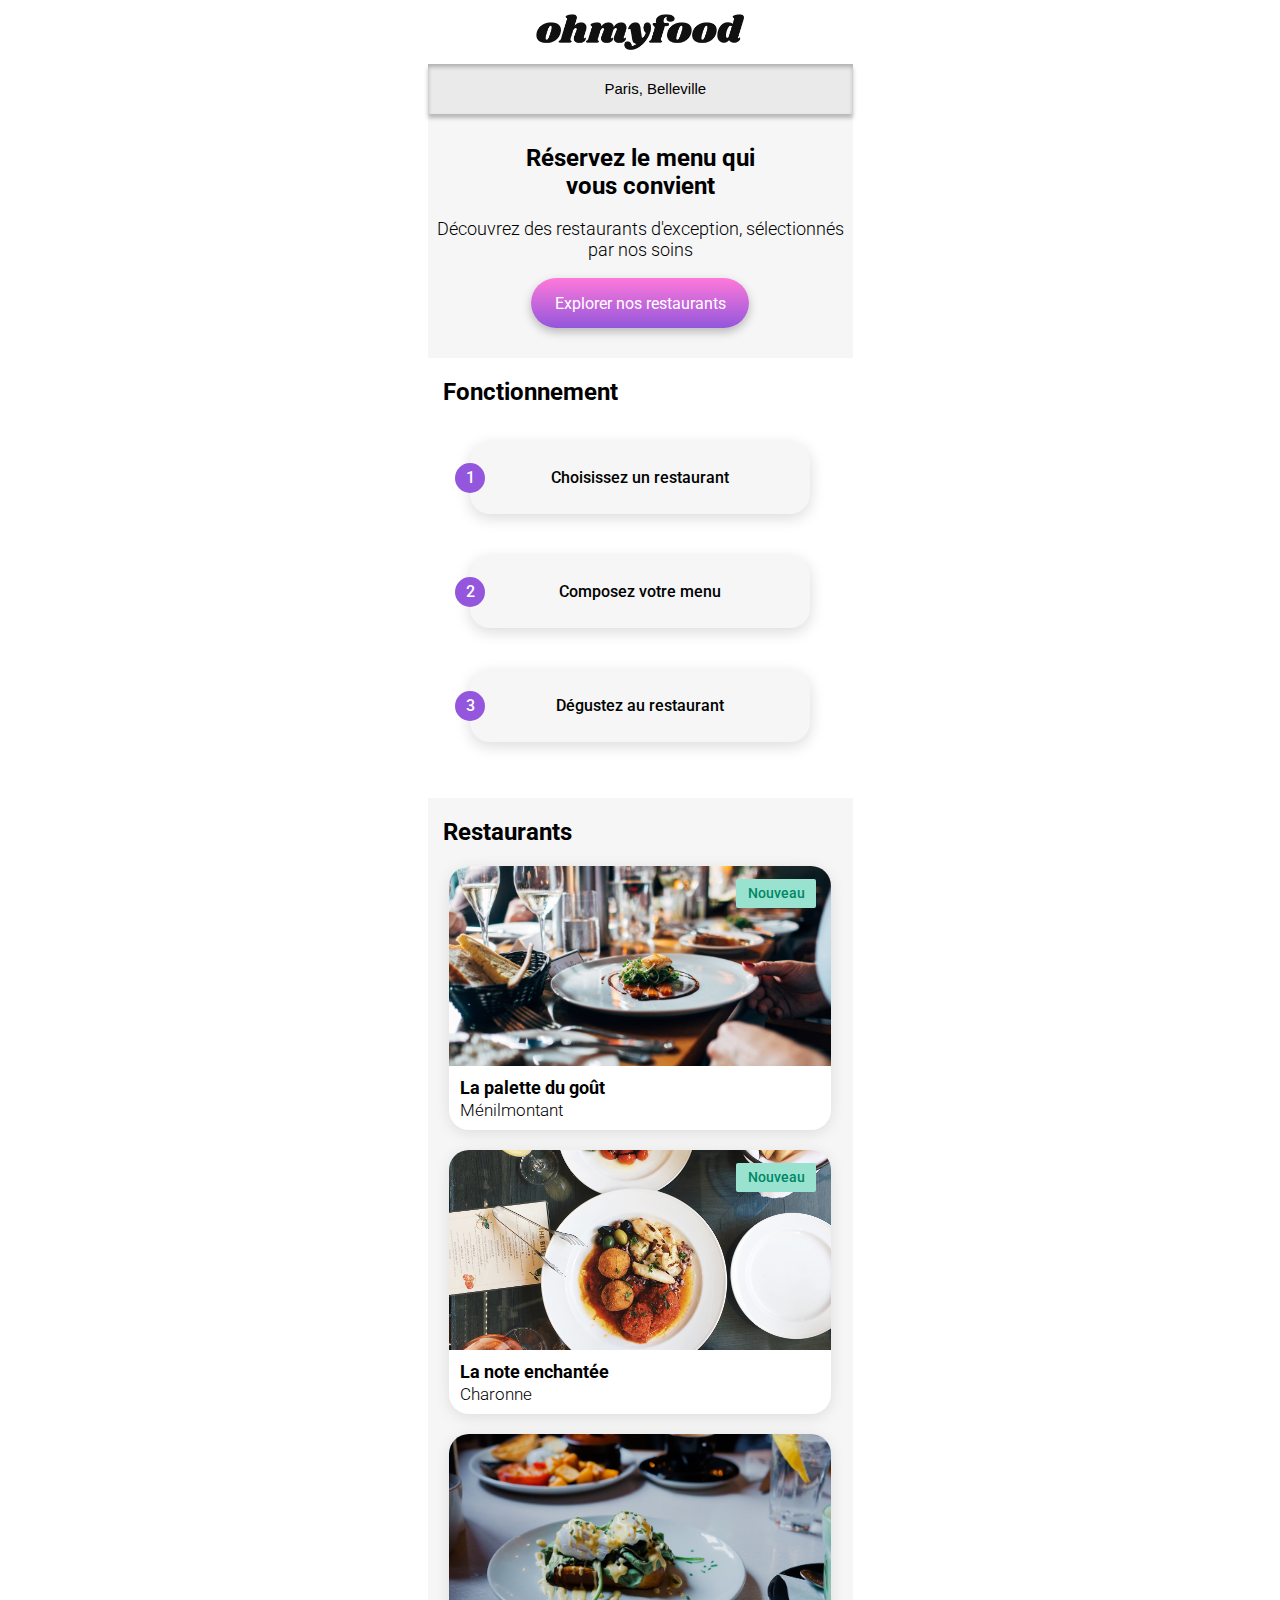
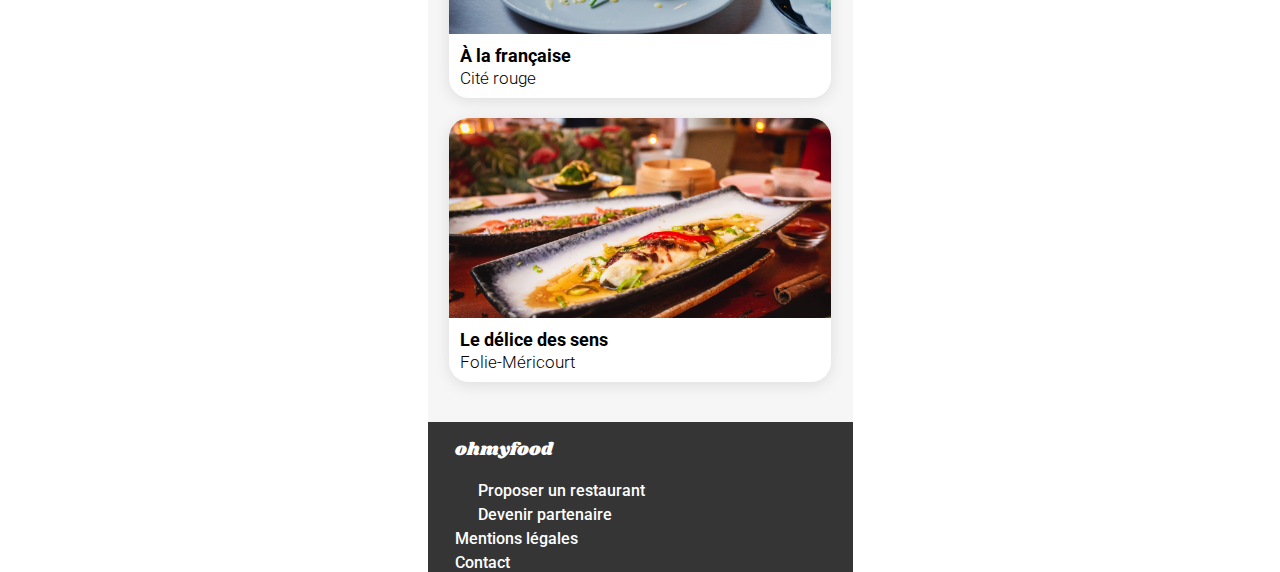
==== index.html @ 151a076f "MAJ homepage + settings.json" ====
<!DOCTYPE html>
<html>
  <head>
    <meta charset="utf-8" />
    <meta name="viewport" content="width=device-width, initial-scale=1" />
    <link rel="stylesheet" href="assets/css/main.css" />
    <link rel="preconnect" href="https://fonts.googleapis.com" />
    <link rel="preconnect" href="https://fonts.gstatic.com" crossorigin />
    <link
      href="https://fonts.googleapis.com/css2?family=Roboto:ital,wght@0,100;0,300;0,400;0,500;0,700;0,900;1,100;1,300;1,400;1,500;1,700;1,900&family=Shrikhand&display=swap"
      rel="stylesheet"
    />
    <link
      rel="stylesheet"
      href="https://cdnjs.cloudflare.com/ajax/libs/font-awesome/6.2.1/css/all.min.css"
      integrity="sha512-MV7K8+y+gLIBoVD59lQIYicR65iaqukzvf/nwasF0nqhPay5w/9lJmVM2hMDcnK1OnMGCdVK+iQrJ7lzPJQd1w=="
      crossorigin="anonymous"
      referrerpolicy="no-referrer"
    />
    <title>OhMyFood</title>
  </head>
  <body>
    <div class="main-container">
      <header class="homepage-header">
        <img
          src="assets/images/logo/ohmyfood.png"
          alt="logo OhMyFood"
          class="Logo"
        />
        <div class="search-bar">
          <i id="localisation" class="fa-solid fa-location-dot"></i>
          <input
            type="search"
            id="lieu-rechercher"
            placeholder="Paris, Belleville"
          />
        </div>
      </header>
      <main>
        <section class="title-and-intro">
          <h1>Réservez le menu qui vous convient</h1>
          <p>
            Découvrez des restaurants d'exception, sélectionnés par nos soins
          </p>
          <button>Explorer nos restaurants</button>
        </section>
        <section class="operation">
          <div class="operation-list">
            <h2>Fonctionnement</h2>

            <ul>
              <li>
                <div class="num">1</div>
                <i class="num-icons fa-solid fa-mobile-screen-button"></i
                >Choisissez un restaurant
              </li>
              <li>
                <div class="num">2</div>
                <i class="num-icons fa-solid fa-list-ul"></i>Composez votre menu
              </li>
              <li>
                <div class="num">3</div>
                <i class="fa-solid fa-store"></i>Dégustez au restaurant
              </li>
            </ul>
          </div>
        </section>
        <section class="restaurants">
          <h2>Restaurants</h2>
          <div class="restaurants-cards">
            <!-- Utilité de la div ? -->
            <article class="card">
              <div class="card-new">Nouveau</div>
              <img
                src="./assets/images/restaurants/jay-wennington-N_Y88TWmGwA-unsplash.jpg"
                alt="Image du restaurant avec un plat"
              />
              <div class="card-content">
                <div class="card-txt">
                  <h3 class="card-title">La palette du goût</h3>
                  <p class="card-subtitle">Ménilmontant</p>
                </div>
                <div class="card-heart">
                  <i class="fa-regular fa-heart"></i>
                </div>
              </div>
            </article>
            <article class="card">
              <div class="card-new">Nouveau</div>
              <img
                src="./assets/images/restaurants/stil-u2Lp8tXIcjw-unsplash.jpg"
                alt="Image du restaurant avec un plat"
              />
              <div class="card-content">
                <div class="card-txt">
                  <h3 class="card-title">La note enchantée</h3>
                  <p class="card-subtitle">Charonne</p>
                </div>
                <div class="card-heart">
                  <i class="fa-regular fa-heart"></i>
                </div>
              </div>
            </article>
            <article class="card">
              <img
                src="./assets/images/restaurants/toa-heftiba-DQKerTsQwi0-unsplash.jpg"
                alt="Image du restaurant avec un plat"
              />
              <div class="card-content">
                <div class="card-txt">
                  <h3 class="card-title">À la française</h3>
                  <p class="card-subtitle">Cité rouge</p>
                </div>
                <div class="card-heart">
                  <i class="fa-regular fa-heart"></i>
                </div>
              </div>
            </article>
            <article class="card">
              <img
                src="./assets/images/restaurants/louis-hansel-shotsoflouis-qNBGVyOCY8Q-unsplash.jpg"
                alt="Image du restaurant avec un plat"
              />
              <div class="card-content">
                <div class="card-txt">
                  <h3 class="card-title">Le délice des sens</h3>
                  <p class="card-subtitle">Folie-Méricourt</p>
                </div>
                <div class="card-heart">
                  <i class="fa-regular fa-heart"></i>
                </div>
              </div>
            </article>
          </div>
        </section>
      </main>
      <footer>
        <h3>ohmyfood</h3>
        <div class="footer-container">
          <a href="#">
            <i class="fa-solid fa-utensils"></i>
            Proposer un restaurant
          </a>
          <a href="#">
            <i class="fa-solid fa-handshake-angle"></i>
            Devenir partenaire
          </a>
          <a href="#"> Mentions légales </a>
          <a href="mailto:ohmyfood@outlook.com"> Contact </a>
        </div>
      </footer>
    </div>
  </body>
</html>
---- assets/css/main.css ----
@charset "UTF-8";
/*Variables couleurs*/
/*Variables font*/
body {
  max-width: 425px;
  margin: 0 auto;
  padding: 0;
}

a {
  color: inherit;
  text-decoration: none;
}

footer {
  background-color: #353535;
  padding-left: 27px;
}
footer h3 {
  color: #FFFFFF;
  font-size: 18px;
  font-weight: 400;
  font-family: "Shrikhand";
  padding-top: 15px;
  margin-top: 0;
}
footer a {
  display: flex;
  align-items: center;
  color: #FFFFFF;
  font-size: 16px;
  font-weight: 500;
  font-family: "Roboto";
  gap: 5px;
}
footer i {
  padding-right: 7px;
  width: 11px;
  height: 13px;
  font-size: 14px;
}

.footer-container {
  display: flex;
  flex-direction: column;
  gap: 5px;
}

.homepage-header {
  display: flex;
  justify-content: center;
  flex-wrap: wrap;
  width: 100%;
}

.Logo {
  height: 36px;
  margin: 14px;
}

.search-bar {
  width: 100%;
  background-color: #EAEAEA;
  display: flex;
  align-items: center;
  justify-content: center;
  height: 50px;
  box-shadow: 0 4px 4px 0 rgba(0, 0, 0, 0.25), inset 0 3px 4px 0 rgba(0, 0, 0, 0.25);
}

#localisation {
  display: flex;
  justify-content: center;
  align-items: center;
  height: 16px;
  width: 18px;
  color: rgb(0, 0, 0);
  margin-right: 17px;
}

input {
  border: none;
  background-color: #EAEAEA;
  color: black;
  outline: none;
  width: 110px;
}

input::-moz-placeholder {
  color: rgb(0, 0, 0);
  font-size: 15px;
  font-weight: 500;
  width: 110px;
}

input::placeholder {
  color: rgb(0, 0, 0);
  font-size: 15px;
  font-weight: 500;
  width: 110px;
}

.title-and-intro {
  display: flex;
  flex-direction: column;
  flex-wrap: wrap;
  align-items: center;
  width: 100%;
  background-color: #F6F6F6;
  padding-bottom: 30px;
}
.title-and-intro h1 {
  font-family: "Roboto";
  text-align: center;
  font-weight: 700;
  font-size: 24px;
  width: 275px;
  margin-bottom: 0;
  margin-top: 30px;
}
.title-and-intro p {
  font-family: "Roboto";
  font-weight: 300;
  font-size: 18px;
  text-align: center;
}
.title-and-intro button {
  width: 218px;
  background: linear-gradient(#FF79DA, #9356DC);
  border-radius: 25px;
  border: none;
  height: 50px;
  font-weight: 500px;
  font-size: 16px;
  color: #FFFFFF;
  font-family: "Roboto";
  text-align: center;
  box-shadow: 0 4px 10px 0 rgba(0, 0, 0, 0.25);
  transition: all 400ms ease;
}
.title-and-intro button:hover {
  box-shadow: 0 8px 20px 0 rgba(0, 0, 0, 0.5);
  filter: brightness(110%); /* Ajuste la luminosité */
}

.operation {
  width: 100%;
  height: 440px;
  display: flex;
  flex-direction: column;
}
.operation-list {
  display: flex;
  flex-direction: column;
}
.operation h2 {
  padding-left: 15px;
  font-family: "Roboto";
  font-weight: 700;
  font-size: 24px;
}
.operation ul {
  padding: 0;
  display: flex;
  flex-direction: column;
  justify-content: space-between;
  align-items: center;
  height: 300px;
  padding-bottom: 30px;
}
.operation li {
  position: relative;
  background-color: #F6F6F6;
  display: flex;
  justify-content: center;
  align-items: center;
  width: 80%;
  height: 72px;
  border-radius: 20px;
  box-shadow: 0 4px 15px 0 rgba(0, 0, 0, 0.15);
  font-family: "Roboto";
  font-weight: 500;
  font-size: 16px;
}

.fa-store {
  color: #9356DC;
  position: absolute;
  left: 46px;
  top: 27px;
}

.num {
  height: 30px;
  width: 30px;
  background-color: #9356DC;
  border-radius: 20px;
  position: absolute;
  display: flex;
  align-items: center;
  justify-content: center;
  left: -15px;
  color: white;
}
.num-icons {
  color: gray;
  position: absolute;
  left: 46px;
  top: 27px;
}

.restaurants {
  display: flex;
  flex-direction: column;
  background-color: #F6F6F6;
  padding-bottom: 20px;
}
.restaurants h2 {
  padding-left: 15px;
  font-family: "Roboto";
  font-weight: 700;
  font-size: 24px;
}

.card {
  position: relative;
  background-color: white;
  border-radius: 20px;
  box-shadow: 0px 3px 15px rgba(0, 0, 0, 0.1);
  width: 90%;
  margin: auto;
  margin-bottom: 20px;
}
.card-new {
  position: absolute;
  top: 13px;
  right: 15px;
  background-color: #99E2D0;
  border-radius: 2px;
  width: 80px;
  height: 29px;
  display: flex;
  justify-content: center;
  align-items: center;
  font-family: "Roboto";
  color: #008766;
  font-size: 14px;
  font-weight: 500;
}
.card img {
  width: 100%;
  height: 200px;
  border-radius: 20px 20px 0 0;
  -o-object-fit: cover;
     object-fit: cover;
}
.card-content {
  display: flex;
  flex-direction: column;
  justify-content: center;
  align-items: flex-start;
  padding-left: 11px;
  height: 60px;
}
.card-title {
  font-weight: 700;
  font-size: 18px;
  font-family: "Roboto";
  padding-top: 15px;
  padding-bottom: 2px;
  margin: auto;
}
.card-subtitle {
  font-weight: 300;
  font-size: 17px;
  font-family: "Roboto";
  margin-top: 0;
}
.card-heart {
  align-self: flex-end;
  position: absolute;
  right: 22px;
  bottom: 22px;
  color: #101010;
  font-size: 25px;
  cursor: pointer;
}/*# sourceMappingURL=main.css.map */
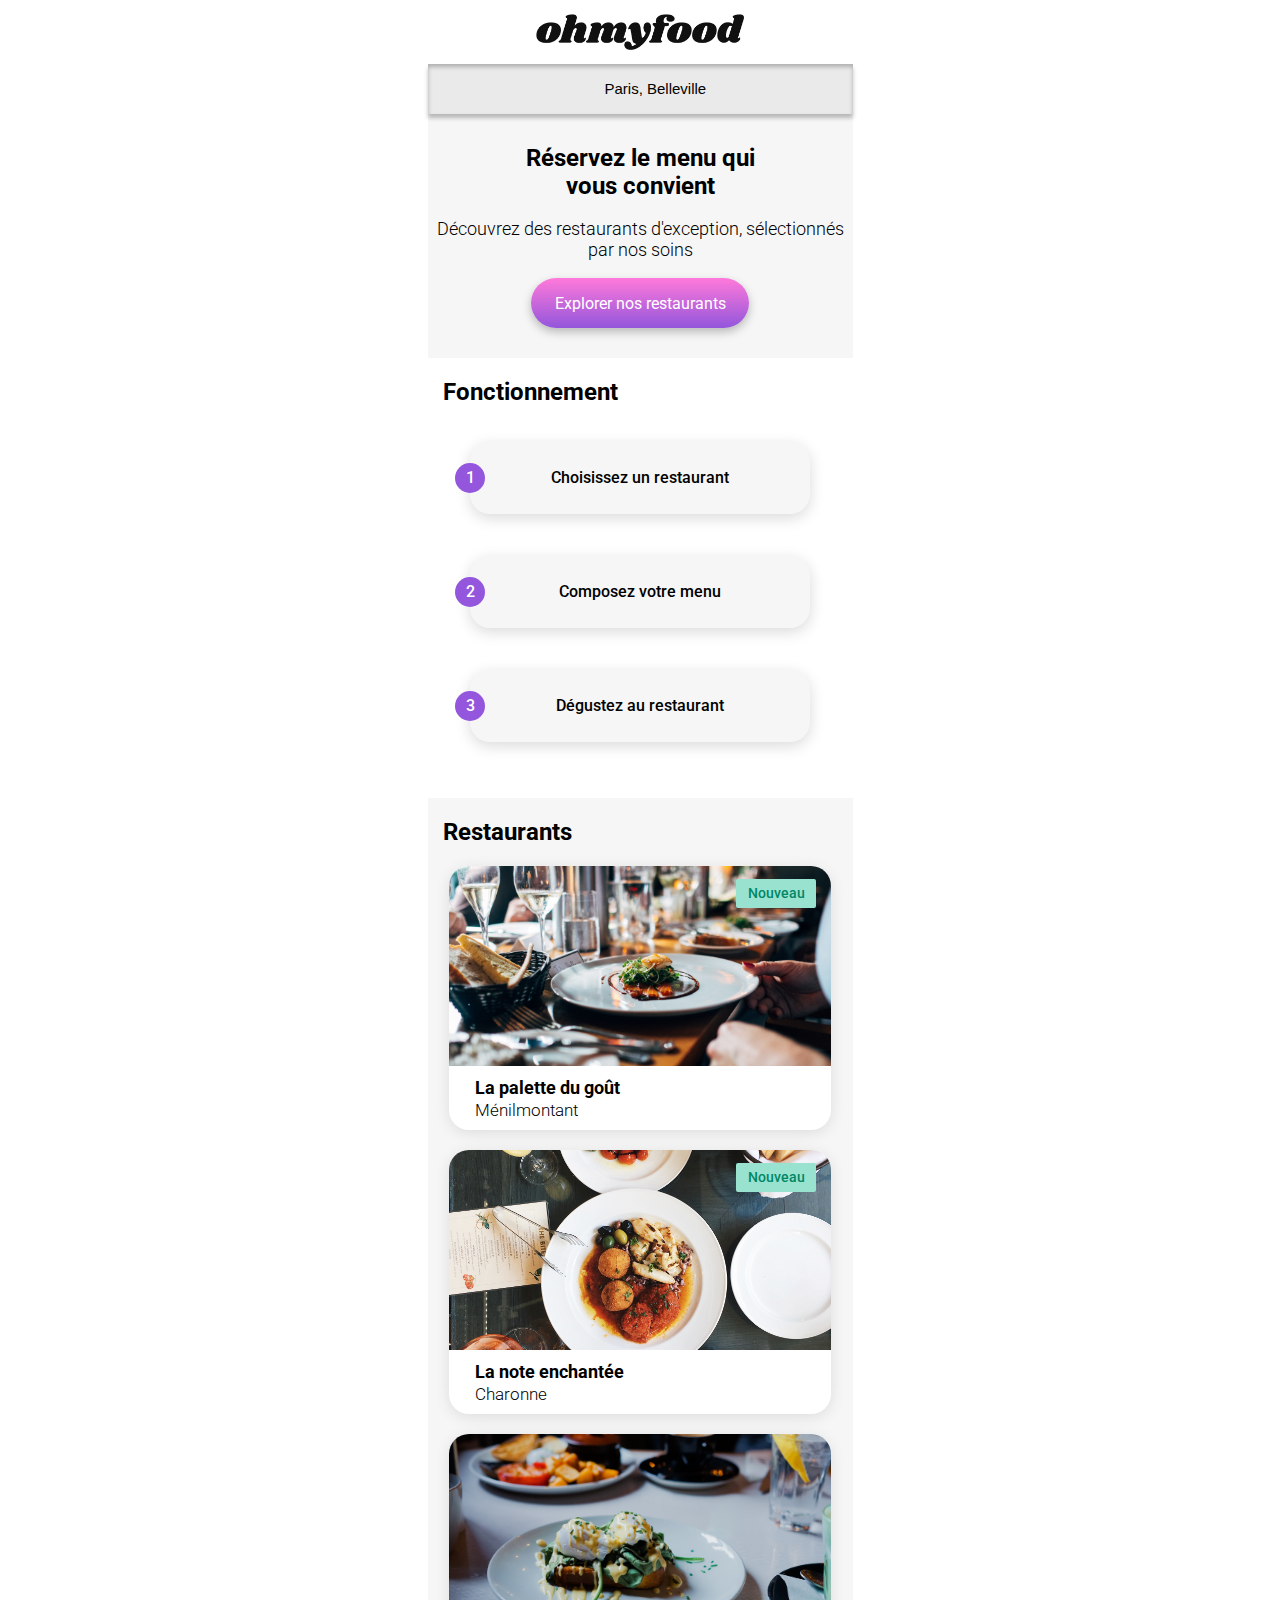
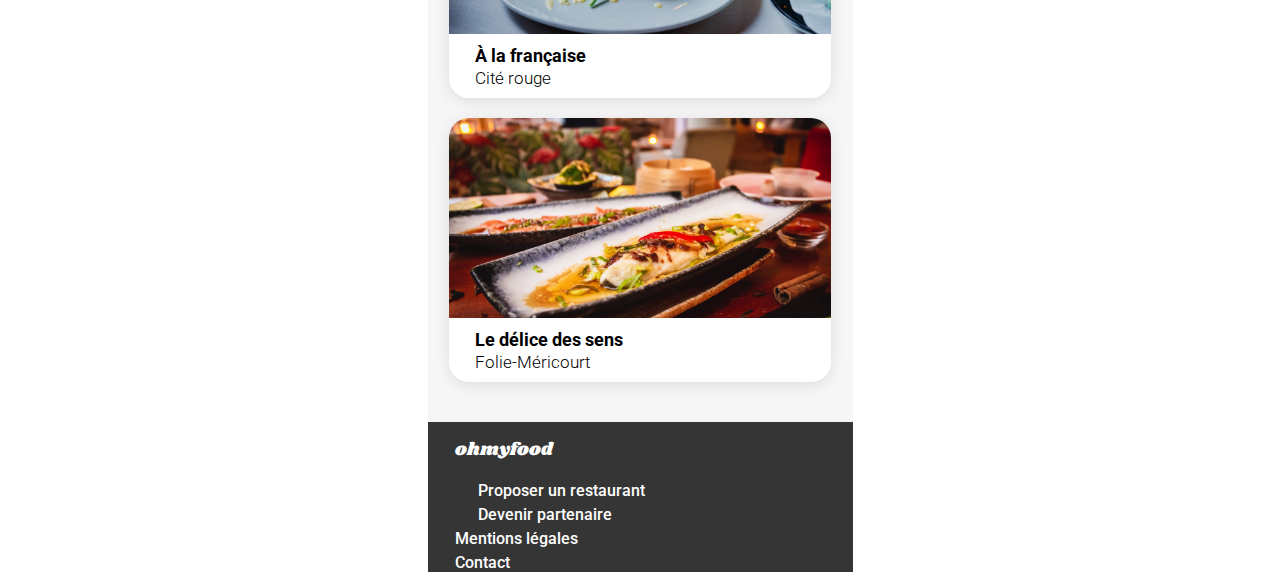
==== commit 27505fda: "Add first menu HTML + CSS" ====
--- a/index.html
+++ b/index.html
@@ -1,5 +1,5 @@
 <!DOCTYPE html>
-<html>
+<html lang="fr">
   <head>
     <meta charset="utf-8" />
     <meta name="viewport" content="width=device-width, initial-scale=1" />
@@ -69,22 +69,24 @@
           <h2>Restaurants</h2>
           <div class="restaurants-cards">
             <!-- Utilité de la div ? -->
-            <article class="card">
-              <div class="card-new">Nouveau</div>
-              <img
-                src="./assets/images/restaurants/jay-wennington-N_Y88TWmGwA-unsplash.jpg"
-                alt="Image du restaurant avec un plat"
-              />
-              <div class="card-content">
-                <div class="card-txt">
-                  <h3 class="card-title">La palette du goût</h3>
-                  <p class="card-subtitle">Ménilmontant</p>
+            <a href="/OhMyFood/restaurants/menu1.html">
+              <article class="card">
+                <div class="card-new">Nouveau</div>
+                <img
+                  src="./assets/images/restaurants/jay-wennington-N_Y88TWmGwA-unsplash.jpg"
+                  alt="Image du restaurant avec un plat"
+                />
+                <div class="card-content">
+                  <div class="card-txt">
+                    <h3 class="card-title">La palette du goût</h3>
+                    <p class="card-subtitle">Ménilmontant</p>
+                  </div>
+                  <div class="card-heart">
+                    <i class="fa-regular fa-heart"></i>
+                  </div>
                 </div>
-                <div class="card-heart">
-                  <i class="fa-regular fa-heart"></i>
-                </div>
-              </div>
-            </article>
+              </article>
+            </a>
             <article class="card">
               <div class="card-new">Nouveau</div>
               <img
--- a/assets/css/main.css
+++ b/assets/css/main.css
@@ -98,6 +98,20 @@
   font-size: 15px;
   font-weight: 500;
   width: 110px;
+}
+
+.menu-nav {
+  display: flex;
+  justify-content: center;
+  align-items: center;
+  position: relative;
+}
+.menu-nav i {
+  font-size: 30px;
+  height: 16px;
+  align-content: center;
+  position: absolute;
+  right: 54px;
 }
 
 .title-and-intro {
@@ -284,4 +298,99 @@
   color: #101010;
   font-size: 25px;
   cursor: pointer;
+}
+
+.menu-nav a {
+  display: flex;
+  align-items: center;
+}
+
+.img-container img {
+  width: 100%;
+  height: 275px;
+  -o-object-fit: cover;
+     object-fit: cover;
+  background-position: center;
+}
+
+.positon {
+  position: relative;
+  padding-top: 100px; /* Ajustez cette valeur en fonction de la hauteur de votre en-tête */
+  padding-bottom: 100px; /* Ajustez cette valeur en fonction de la hauteur de votre footer */
+  min-height: calc(100vh - 150px); /* 100px pour l'en-tête et 50px pour le footer */
+}
+
+.container-menu {
+  position: absolute;
+  top: -54px;
+  width: 100%;
+  height: 500px;
+  background-color: #F6F6F6;
+  border-top-left-radius: 25px;
+  border-top-right-radius: 25px;
+}
+
+.title-heart {
+  display: flex;
+  align-items: center;
+}
+.title-heart h1 {
+  font-size: 28px;
+  font-weight: 400;
+  font-family: "Shrikhand";
+  color: #101010;
+  padding-left: 15px;
+}
+.title-heart i {
+  color: #101010;
+  font-size: 25px;
+  cursor: pointer;
+  padding-left: 70px;
+}
+
+.menu-subtitle h2 {
+  font-family: "Roboto";
+  font-size: 21px;
+  font-weight: 300;
+  padding-left: 15px;
+  position: relative;
+}
+
+.menu-subtitle h2::after {
+  content: ""; /* Ajout d'un pseudo-élément */
+  position: absolute;
+  top: 25px;
+  left: 40px;
+  width: 48px;
+  height: 3px;
+  background-color: #99E2D0;
+  transform: translateX(-50%); /* Centre horizontalement */
+}
+
+.card-txt {
+  padding-left: 15px;
+  font-family: "Roboto";
+  font-size: 18px;
+  font-weight: 500;
+}
+
+.card-plat {
+  margin: 0;
+  padding-top: 8px;
+  padding-bottom: 8px;
+}
+
+.card-description {
+  padding-bottom: 8px;
+  margin: 0;
+  position: relative;
+  font-family: "Roboto";
+  font-size: 15px;
+  font-weight: 300;
+}
+.card-description .euro {
+  position: absolute;
+  right: 20px;
+  font-weight: 700;
+  font-size: 15px;
 }/*# sourceMappingURL=main.css.map */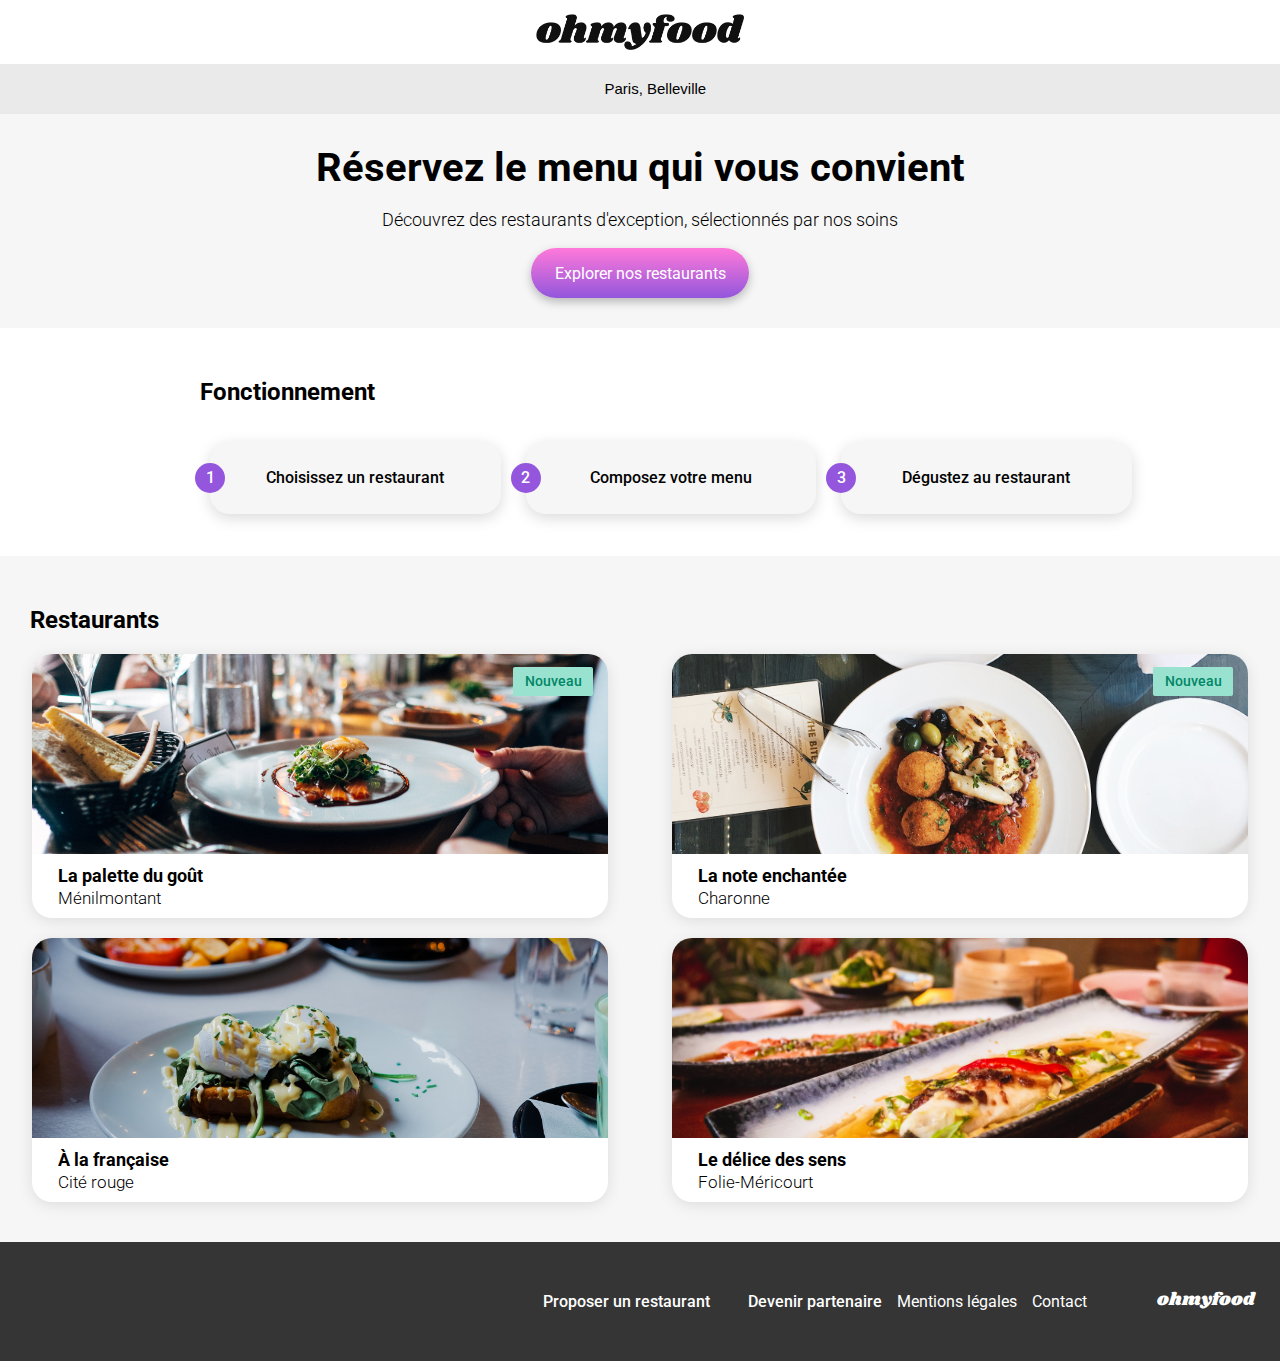
==== commit 353e6887: "Responsive header + start responsive homepage" ====
--- a/index.html
+++ b/index.html
@@ -68,7 +68,6 @@
         <section class="restaurants">
           <h2>Restaurants</h2>
           <div class="restaurants-cards">
-            <!-- Utilité de la div ? -->
             <a href="/OhMyFood/restaurants/menu1.html">
               <article class="card">
                 <div class="card-new">Nouveau</div>
@@ -87,52 +86,58 @@
                 </div>
               </article>
             </a>
-            <article class="card">
-              <div class="card-new">Nouveau</div>
-              <img
-                src="./assets/images/restaurants/stil-u2Lp8tXIcjw-unsplash.jpg"
-                alt="Image du restaurant avec un plat"
-              />
-              <div class="card-content">
-                <div class="card-txt">
-                  <h3 class="card-title">La note enchantée</h3>
-                  <p class="card-subtitle">Charonne</p>
+            <a href="/OhMyFood/restaurants/menu1.html">
+              <article class="card">
+                <div class="card-new">Nouveau</div>
+                <img
+                  src="./assets/images/restaurants/stil-u2Lp8tXIcjw-unsplash.jpg"
+                  alt="Image du restaurant avec un plat"
+                />
+                <div class="card-content">
+                  <div class="card-txt">
+                    <h3 class="card-title">La note enchantée</h3>
+                    <p class="card-subtitle">Charonne</p>
+                  </div>
+                  <div class="card-heart">
+                    <i class="fa-regular fa-heart"></i>
+                  </div>
                 </div>
-                <div class="card-heart">
-                  <i class="fa-regular fa-heart"></i>
+              </article>
+            </a>
+            <a href="/OhMyFood/restaurants/menu1.html">
+              <article class="card">
+                <img
+                  src="./assets/images/restaurants/toa-heftiba-DQKerTsQwi0-unsplash.jpg"
+                  alt="Image du restaurant avec un plat"
+                />
+                <div class="card-content">
+                  <div class="card-txt">
+                    <h3 class="card-title">À la française</h3>
+                    <p class="card-subtitle">Cité rouge</p>
+                  </div>
+                  <div class="card-heart">
+                    <i class="fa-regular fa-heart"></i>
+                  </div>
                 </div>
-              </div>
-            </article>
-            <article class="card">
-              <img
-                src="./assets/images/restaurants/toa-heftiba-DQKerTsQwi0-unsplash.jpg"
-                alt="Image du restaurant avec un plat"
-              />
-              <div class="card-content">
-                <div class="card-txt">
-                  <h3 class="card-title">À la française</h3>
-                  <p class="card-subtitle">Cité rouge</p>
+              </article>
+            </a>
+            <a href="/OhMyFood/restaurants/menu1.html">
+              <article class="card">
+                <img
+                  src="./assets/images/restaurants/louis-hansel-shotsoflouis-qNBGVyOCY8Q-unsplash.jpg"
+                  alt="Image du restaurant avec un plat"
+                />
+                <div class="card-content">
+                  <div class="card-txt">
+                    <h3 class="card-title">Le délice des sens</h3>
+                    <p class="card-subtitle">Folie-Méricourt</p>
+                  </div>
+                  <div class="card-heart">
+                    <i class="fa-regular fa-heart"></i>
+                  </div>
                 </div>
-                <div class="card-heart">
-                  <i class="fa-regular fa-heart"></i>
-                </div>
-              </div>
-            </article>
-            <article class="card">
-              <img
-                src="./assets/images/restaurants/louis-hansel-shotsoflouis-qNBGVyOCY8Q-unsplash.jpg"
-                alt="Image du restaurant avec un plat"
-              />
-              <div class="card-content">
-                <div class="card-txt">
-                  <h3 class="card-title">Le délice des sens</h3>
-                  <p class="card-subtitle">Folie-Méricourt</p>
-                </div>
-                <div class="card-heart">
-                  <i class="fa-regular fa-heart"></i>
-                </div>
-              </div>
-            </article>
+              </article>
+            </a>
           </div>
         </section>
       </main>
@@ -141,11 +146,11 @@
         <div class="footer-container">
           <a href="#">
             <i class="fa-solid fa-utensils"></i>
-            Proposer un restaurant
+            <span class="bold-text">Proposer un restaurant</span>
           </a>
           <a href="#">
             <i class="fa-solid fa-handshake-angle"></i>
-            Devenir partenaire
+            <span class="bold-text">Devenir partenaire</span>
           </a>
           <a href="#"> Mentions légales </a>
           <a href="mailto:ohmyfood@outlook.com"> Contact </a>
--- a/assets/css/main.css
+++ b/assets/css/main.css
@@ -1,8 +1,8 @@
 @charset "UTF-8";
 /*Variables couleurs*/
 /*Variables font*/
+/*Variable breakpoint Desktop*/
 body {
-  max-width: 425px;
   margin: 0 auto;
   padding: 0;
 }
@@ -13,8 +13,17 @@
 }
 
 footer {
+  display: flex;
+  flex-direction: column;
   background-color: #353535;
   padding-left: 27px;
+}
+@media (min-width: 1024px) {
+  footer {
+    flex-direction: row-reverse;
+    gap: 70px;
+    padding: 30px 25px 30px 25px;
+  }
 }
 footer h3 {
   color: #FFFFFF;
@@ -29,7 +38,7 @@
   align-items: center;
   color: #FFFFFF;
   font-size: 16px;
-  font-weight: 500;
+  font-weight: 400;
   font-family: "Roboto";
   gap: 5px;
 }
@@ -39,11 +48,20 @@
   height: 13px;
   font-size: 14px;
 }
+footer .bold-text {
+  font-weight: 500;
+}
 
 .footer-container {
   display: flex;
   flex-direction: column;
   gap: 5px;
+}
+@media (min-width: 1024px) {
+  .footer-container {
+    flex-direction: row;
+    gap: 15px;
+  }
 }
 
 .homepage-header {
@@ -66,6 +84,11 @@
   justify-content: center;
   height: 50px;
   box-shadow: 0 4px 4px 0 rgba(0, 0, 0, 0.25), inset 0 3px 4px 0 rgba(0, 0, 0, 0.25);
+}
+@media (min-width: 1024px) {
+  .search-bar {
+    box-shadow: none;
+  }
 }
 
 #localisation {
@@ -131,6 +154,12 @@
   width: 275px;
   margin-bottom: 0;
   margin-top: 30px;
+}
+@media (min-width: 1024px) {
+  .title-and-intro h1 {
+    width: 100%;
+    font-size: 40px;
+  }
 }
 .title-and-intro p {
   font-family: "Roboto";
@@ -163,15 +192,27 @@
   display: flex;
   flex-direction: column;
 }
+@media (min-width: 1024px) {
+  .operation {
+    height: 228px;
+    padding-left: 170px;
+  }
+}
 .operation-list {
   display: flex;
   flex-direction: column;
 }
+@media (min-width: 1024px) {
+  .operation-list {
+    width: 80%;
+  }
+}
 .operation h2 {
-  padding-left: 15px;
+  padding-left: 30px;
   font-family: "Roboto";
   font-weight: 700;
   font-size: 24px;
+  padding-top: 30px;
 }
 .operation ul {
   padding: 0;
@@ -180,7 +221,15 @@
   justify-content: space-between;
   align-items: center;
   height: 300px;
-  padding-bottom: 30px;
+}
+@media (min-width: 1024px) {
+  .operation ul {
+    flex-direction: row;
+    align-items: flex-start;
+    gap: 25px;
+    width: 90%;
+    padding-left: 40px;
+  }
 }
 .operation li {
   position: relative;
@@ -230,10 +279,30 @@
   padding-bottom: 20px;
 }
 .restaurants h2 {
-  padding-left: 15px;
+  padding-left: 30px;
   font-family: "Roboto";
   font-weight: 700;
   font-size: 24px;
+  padding-top: 30px;
+}
+.restaurants-cards {
+  display: flex;
+  flex-direction: column;
+}
+@media (min-width: 1024px) {
+  .restaurants-cards {
+    flex-direction: row;
+    flex-wrap: wrap;
+  }
+}
+.restaurants a {
+  width: 90%;
+  margin: auto;
+}
+@media (min-width: 1024px) {
+  .restaurants a {
+    width: 45%;
+  }
 }
 
 .card {
@@ -241,8 +310,6 @@
   background-color: white;
   border-radius: 20px;
   box-shadow: 0px 3px 15px rgba(0, 0, 0, 0.1);
-  width: 90%;
-  margin: auto;
   margin-bottom: 20px;
 }
 .card-new {
@@ -315,8 +382,7 @@
 
 .positon {
   position: relative;
-  padding-top: 100px; /* Ajustez cette valeur en fonction de la hauteur de votre en-tête */
-  padding-bottom: 100px; /* Ajustez cette valeur en fonction de la hauteur de votre footer */
+  padding-bottom: 264px; /* Ajustez cette valeur en fonction de la hauteur de votre footer */
   min-height: calc(100vh - 150px); /* 100px pour l'en-tête et 50px pour le footer */
 }
 
@@ -393,4 +459,27 @@
   right: 20px;
   font-weight: 700;
   font-size: 15px;
+}
+
+.button-order {
+  display: flex;
+  justify-content: center;
+}
+.button-order button {
+  width: 218px;
+  background: linear-gradient(#FF79DA, #9356DC);
+  border-radius: 25px;
+  border: none;
+  height: 50px;
+  font-weight: 500px;
+  font-size: 16px;
+  color: #FFFFFF;
+  font-family: "Roboto";
+  text-align: center;
+  box-shadow: 0 4px 10px 0 rgba(0, 0, 0, 0.25);
+  transition: all 400ms ease;
+}
+.button-order button:hover {
+  box-shadow: 0 8px 20px 0 rgba(0, 0, 0, 0.5);
+  filter: brightness(110%); /* Ajuste la luminosité */
 }/*# sourceMappingURL=main.css.map */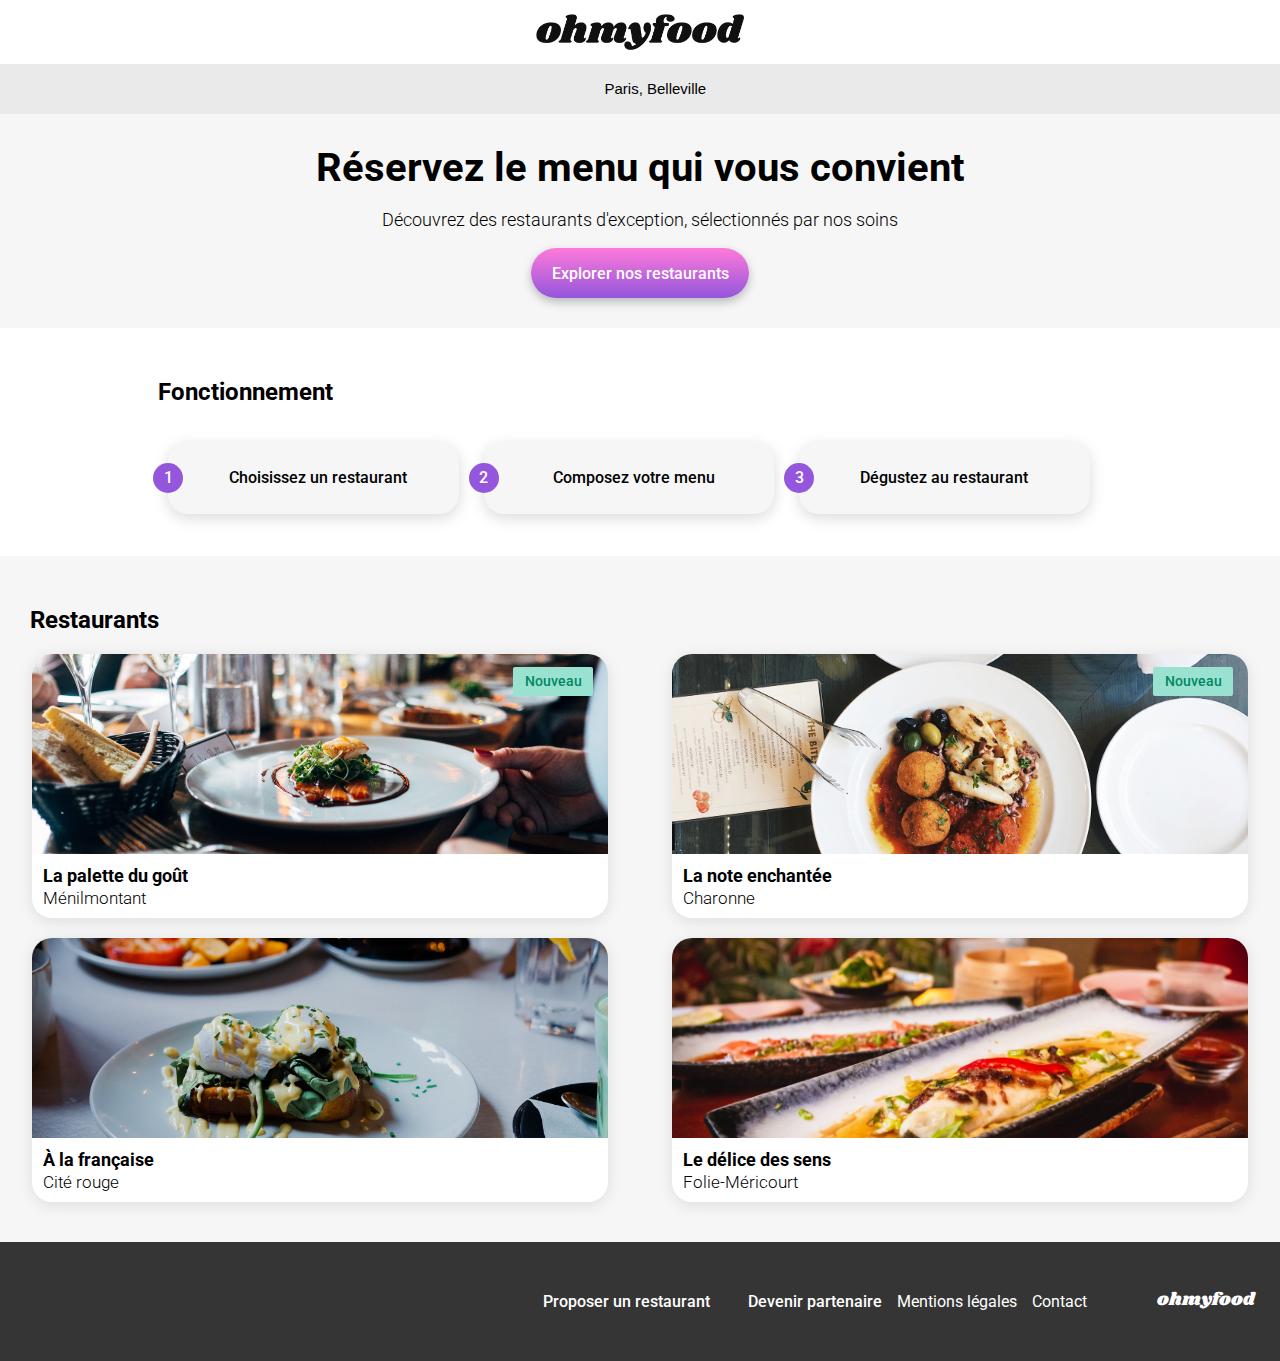
==== commit 359bbf80: "maj index et menu1.html + animation check menu + start heart anim" ====
--- a/index.html
+++ b/index.html
@@ -51,8 +51,10 @@
             <ul>
               <li>
                 <div class="num">1</div>
-                <i class="num-icons fa-solid fa-mobile-screen-button"></i
-                >Choisissez un restaurant
+                <div class="fonctionnement-title">
+                  <i class="num-icons fa-solid fa-mobile-screen-button"></i
+                  >Choisissez un restaurant
+                </div>
               </li>
               <li>
                 <div class="num">2</div>
--- a/assets/css/main.css
+++ b/assets/css/main.css
@@ -18,7 +18,7 @@
   background-color: #353535;
   padding-left: 27px;
 }
-@media (min-width: 1024px) {
+@media (min-width: 768px) {
   footer {
     flex-direction: row-reverse;
     gap: 70px;
@@ -57,7 +57,7 @@
   flex-direction: column;
   gap: 5px;
 }
-@media (min-width: 1024px) {
+@media (min-width: 768px) {
   .footer-container {
     flex-direction: row;
     gap: 15px;
@@ -85,7 +85,7 @@
   height: 50px;
   box-shadow: 0 4px 4px 0 rgba(0, 0, 0, 0.25), inset 0 3px 4px 0 rgba(0, 0, 0, 0.25);
 }
-@media (min-width: 1024px) {
+@media (min-width: 768px) {
   .search-bar {
     box-shadow: none;
   }
@@ -155,7 +155,7 @@
   margin-bottom: 0;
   margin-top: 30px;
 }
-@media (min-width: 1024px) {
+@media (min-width: 768px) {
   .title-and-intro h1 {
     width: 100%;
     font-size: 40px;
@@ -173,7 +173,7 @@
   border-radius: 25px;
   border: none;
   height: 50px;
-  font-weight: 500px;
+  font-weight: 500;
   font-size: 16px;
   color: #FFFFFF;
   font-family: "Roboto";
@@ -192,19 +192,19 @@
   display: flex;
   flex-direction: column;
 }
-@media (min-width: 1024px) {
+@media (min-width: 768px) {
   .operation {
     height: 228px;
-    padding-left: 170px;
   }
 }
 .operation-list {
   display: flex;
   flex-direction: column;
 }
-@media (min-width: 1024px) {
+@media (min-width: 768px) {
   .operation-list {
     width: 80%;
+    margin: 0 auto;
   }
 }
 .operation h2 {
@@ -222,7 +222,7 @@
   align-items: center;
   height: 300px;
 }
-@media (min-width: 1024px) {
+@media (min-width: 768px) {
   .operation ul {
     flex-direction: row;
     align-items: flex-start;
@@ -237,13 +237,18 @@
   display: flex;
   justify-content: center;
   align-items: center;
-  width: 80%;
+  width: 100%;
   height: 72px;
   border-radius: 20px;
   box-shadow: 0 4px 15px 0 rgba(0, 0, 0, 0.15);
   font-family: "Roboto";
   font-weight: 500;
   font-size: 16px;
+}
+
+.fonctionnement-title {
+  width: 100%;
+  text-align: center;
 }
 
 .fa-store {
@@ -267,9 +272,7 @@
 }
 .num-icons {
   color: gray;
-  position: absolute;
-  left: 46px;
-  top: 27px;
+  margin-right: 10px;
 }
 
 .restaurants {
@@ -289,7 +292,7 @@
   display: flex;
   flex-direction: column;
 }
-@media (min-width: 1024px) {
+@media (min-width: 768px) {
   .restaurants-cards {
     flex-direction: row;
     flex-wrap: wrap;
@@ -299,7 +302,7 @@
   width: 90%;
   margin: auto;
 }
-@media (min-width: 1024px) {
+@media (min-width: 768px) {
   .restaurants a {
     width: 45%;
   }
@@ -380,20 +383,15 @@
   background-position: center;
 }
 
-.positon {
-  position: relative;
-  padding-bottom: 264px; /* Ajustez cette valeur en fonction de la hauteur de votre footer */
-  min-height: calc(100vh - 150px); /* 100px pour l'en-tête et 50px pour le footer */
-}
-
 .container-menu {
-  position: absolute;
-  top: -54px;
-  width: 100%;
-  height: 500px;
+  margin-top: -50px;
+  position: relative;
+  width: 100%;
   background-color: #F6F6F6;
   border-top-left-radius: 25px;
   border-top-right-radius: 25px;
+  padding: 0 100px;
+  box-sizing: border-box;
 }
 
 .title-heart {
@@ -423,7 +421,7 @@
 }
 
 .menu-subtitle h2::after {
-  content: ""; /* Ajout d'un pseudo-élément */
+  content: "";
   position: absolute;
   top: 25px;
   left: 40px;
@@ -433,37 +431,10 @@
   transform: translateX(-50%); /* Centre horizontalement */
 }
 
-.card-txt {
-  padding-left: 15px;
-  font-family: "Roboto";
-  font-size: 18px;
-  font-weight: 500;
-}
-
-.card-plat {
-  margin: 0;
-  padding-top: 8px;
-  padding-bottom: 8px;
-}
-
-.card-description {
-  padding-bottom: 8px;
-  margin: 0;
-  position: relative;
-  font-family: "Roboto";
-  font-size: 15px;
-  font-weight: 300;
-}
-.card-description .euro {
-  position: absolute;
-  right: 20px;
-  font-weight: 700;
-  font-size: 15px;
-}
-
 .button-order {
   display: flex;
   justify-content: center;
+  padding: 30px 0;
 }
 .button-order button {
   width: 218px;
@@ -471,7 +442,7 @@
   border-radius: 25px;
   border: none;
   height: 50px;
-  font-weight: 500px;
+  font-weight: 500;
   font-size: 16px;
   color: #FFFFFF;
   font-family: "Roboto";
@@ -482,4 +453,97 @@
 .button-order button:hover {
   box-shadow: 0 8px 20px 0 rgba(0, 0, 0, 0.5);
   filter: brightness(110%); /* Ajuste la luminosité */
+}
+
+.menu-container {
+  display: flex;
+  overflow: hidden;
+  background-color: white;
+  border-radius: 20px;
+  box-shadow: 0px 3px 15px rgba(0, 0, 0, 0.1);
+  margin-bottom: 20px;
+}
+
+.menu-txt-container {
+  display: flex;
+  flex: 1;
+  align-items: flex-end;
+}
+
+.menu-price-container {
+  padding-bottom: 8px;
+  padding-right: 30px;
+  margin: 0;
+  font-family: "Roboto";
+  font-size: 15px;
+  font-weight: 700;
+}
+
+.check {
+  display: flex;
+  justify-content: center;
+  align-items: center;
+  background-color: lightgreen;
+  color: white;
+  width: 70px;
+  margin-right: -80px;
+  transition: 2s;
+}
+
+.menu-title-container {
+  flex: 1;
+  padding-left: 15px;
+  font-family: "Roboto";
+  font-size: 18px;
+  font-weight: 500;
+}
+.menu-title-container h3 {
+  margin: 0;
+  padding-top: 8px;
+  padding-bottom: 8px;
+}
+.menu-title-container p {
+  padding-bottom: 8px;
+  margin: 0;
+  position: relative;
+  font-family: "Roboto";
+  font-size: 15px;
+  font-weight: 300;
+}
+
+.menu-container:hover .check {
+  margin-right: 0;
+}
+
+.heart-container {
+  position: relative;
+  border: 1px solid red;
+}
+
+.heart-container:hover .empty-heart {
+  opacity: 0;
+}
+
+.heart-container:hover .full-heart {
+  opacity: 1;
+}
+
+.empty-heart {
+  border: 1px solid green;
+  opacity: 1;
+  position: absolute;
+  top: 0;
+  transition: 1s;
+  color: rgb(0, 0, 0);
+}
+
+.full-heart {
+  border: 1px solid blue;
+  opacity: 0;
+  position: absolute;
+  top: 0;
+  transition: 1s;
+  background: linear-gradient(#FF79DA, #9356DC);
+  -webkit-background-clip: text;
+  -webkit-text-fill-color: transparent;
 }/*# sourceMappingURL=main.css.map */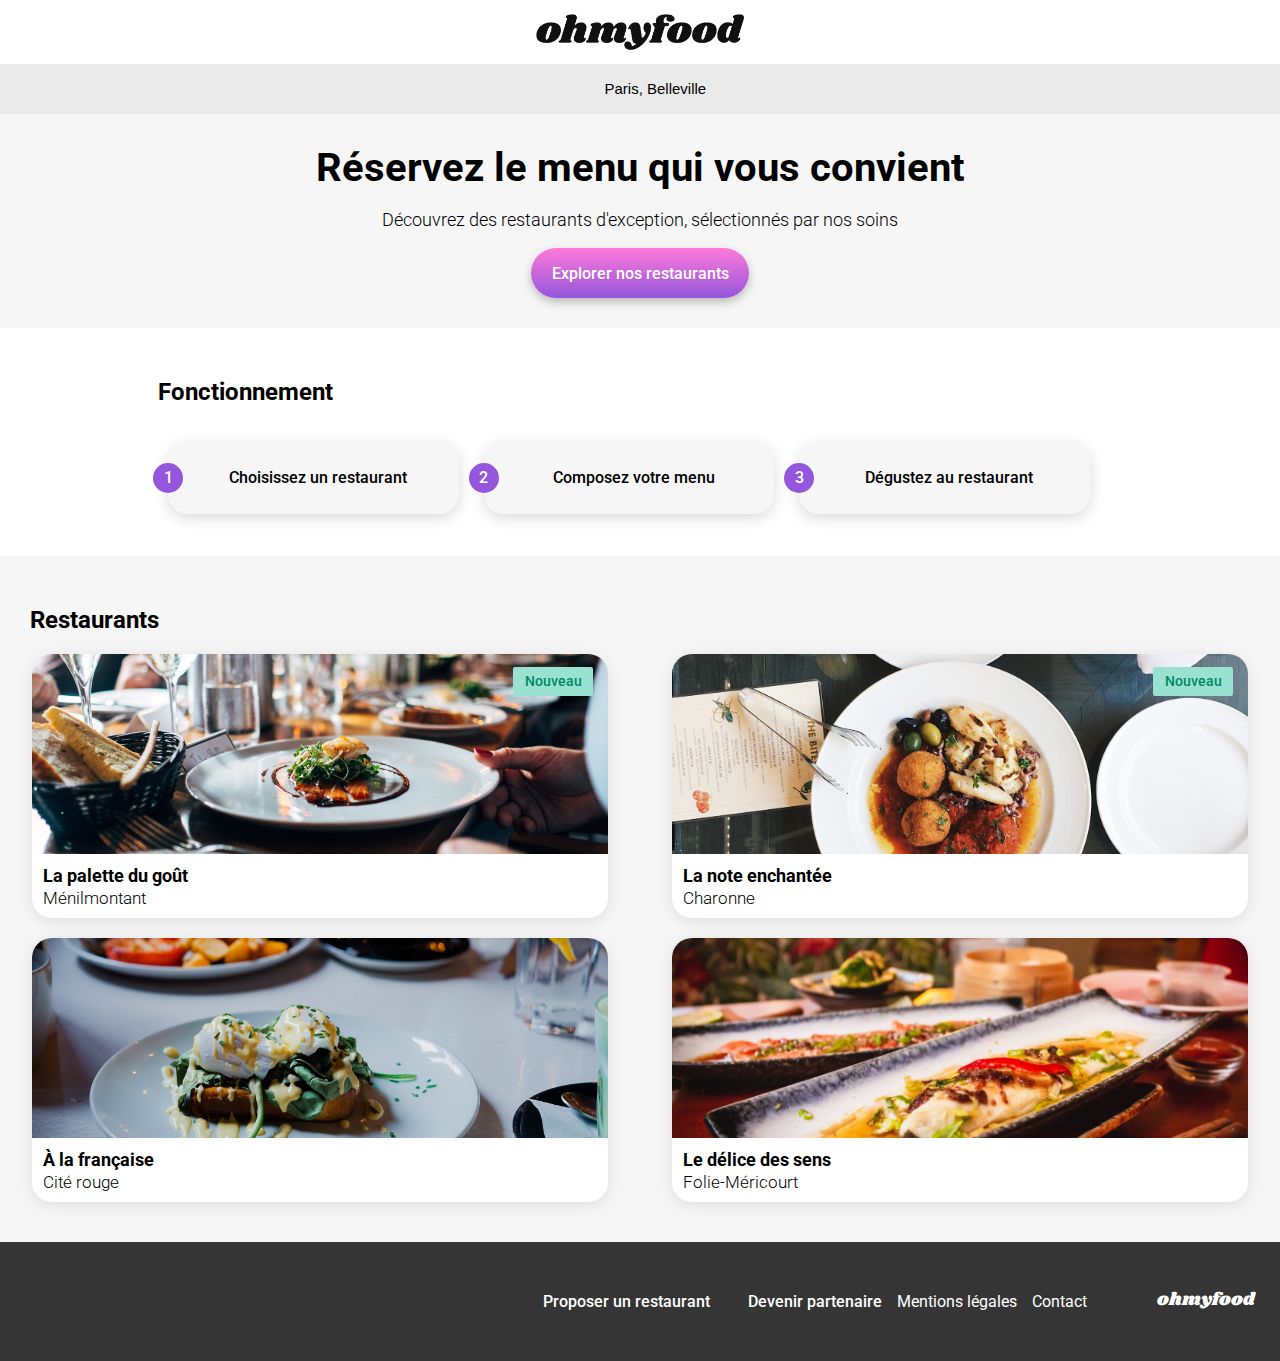
==== commit 68542719: "Upgrade responsive index.html" ====
--- a/index.html
+++ b/index.html
@@ -51,18 +51,23 @@
             <ul>
               <li>
                 <div class="num">1</div>
-                <div class="fonctionnement-title">
+                <div class="operation-title">
                   <i class="num-icons fa-solid fa-mobile-screen-button"></i
                   >Choisissez un restaurant
                 </div>
               </li>
               <li>
                 <div class="num">2</div>
-                <i class="num-icons fa-solid fa-list-ul"></i>Composez votre menu
+                <div class="operation-title">
+                  <i class="num-icons fa-solid fa-list-ul"></i>Composez votre
+                  menu
+                </div>
               </li>
               <li>
                 <div class="num">3</div>
-                <i class="fa-solid fa-store"></i>Dégustez au restaurant
+                <div class="operation-title">
+                  <i class="fa-solid fa-store"></i>Dégustez au restaurant
+                </div>
               </li>
             </ul>
           </div>
@@ -83,7 +88,8 @@
                     <p class="card-subtitle">Ménilmontant</p>
                   </div>
                   <div class="card-heart">
-                    <i class="fa-regular fa-heart"></i>
+                    <i class="fa-regular fa-heart empty-heart"></i>
+                    <i class="fa-solid fa-heart full-heart"></i>
                   </div>
                 </div>
               </article>
@@ -101,7 +107,8 @@
                     <p class="card-subtitle">Charonne</p>
                   </div>
                   <div class="card-heart">
-                    <i class="fa-regular fa-heart"></i>
+                    <i class="fa-regular fa-heart empty-heart"></i>
+                    <i class="fa-solid fa-heart full-heart"></i>
                   </div>
                 </div>
               </article>
@@ -118,7 +125,8 @@
                     <p class="card-subtitle">Cité rouge</p>
                   </div>
                   <div class="card-heart">
-                    <i class="fa-regular fa-heart"></i>
+                    <i class="fa-regular fa-heart empty-heart"></i>
+                    <i class="fa-solid fa-heart full-heart"></i>
                   </div>
                 </div>
               </article>
@@ -135,7 +143,8 @@
                     <p class="card-subtitle">Folie-Méricourt</p>
                   </div>
                   <div class="card-heart">
-                    <i class="fa-regular fa-heart"></i>
+                    <i class="fa-regular fa-heart empty-heart"></i>
+                    <i class="fa-solid fa-heart full-heart"></i>
                   </div>
                 </div>
               </article>
--- a/assets/css/main.css
+++ b/assets/css/main.css
@@ -237,7 +237,7 @@
   display: flex;
   justify-content: center;
   align-items: center;
-  width: 100%;
+  width: 80%;
   height: 72px;
   border-radius: 20px;
   box-shadow: 0 4px 15px 0 rgba(0, 0, 0, 0.15);
@@ -245,17 +245,20 @@
   font-weight: 500;
   font-size: 16px;
 }
-
-.fonctionnement-title {
+@media (min-width: 768px) {
+  .operation li {
+    width: 100%;
+  }
+}
+
+.operation-title {
   width: 100%;
   text-align: center;
 }
 
 .fa-store {
   color: #9356DC;
-  position: absolute;
-  left: 46px;
-  top: 27px;
+  margin-right: 10px;
 }
 
 .num {
@@ -365,9 +368,16 @@
   position: absolute;
   right: 22px;
   bottom: 22px;
+  position: relative;
   color: #101010;
   font-size: 25px;
   cursor: pointer;
+}
+.card-heart:hover .empty-heart {
+  opacity: 0;
+}
+.card-heart:hover .full-heart {
+  opacity: 1;
 }
 
 .menu-nav a {
@@ -517,19 +527,16 @@
 
 .heart-container {
   position: relative;
-  border: 1px solid red;
-}
-
+  position: relative;
+}
 .heart-container:hover .empty-heart {
   opacity: 0;
 }
-
 .heart-container:hover .full-heart {
   opacity: 1;
 }
 
 .empty-heart {
-  border: 1px solid green;
   opacity: 1;
   position: absolute;
   top: 0;
@@ -538,7 +545,6 @@
 }
 
 .full-heart {
-  border: 1px solid blue;
   opacity: 0;
   position: absolute;
   top: 0;
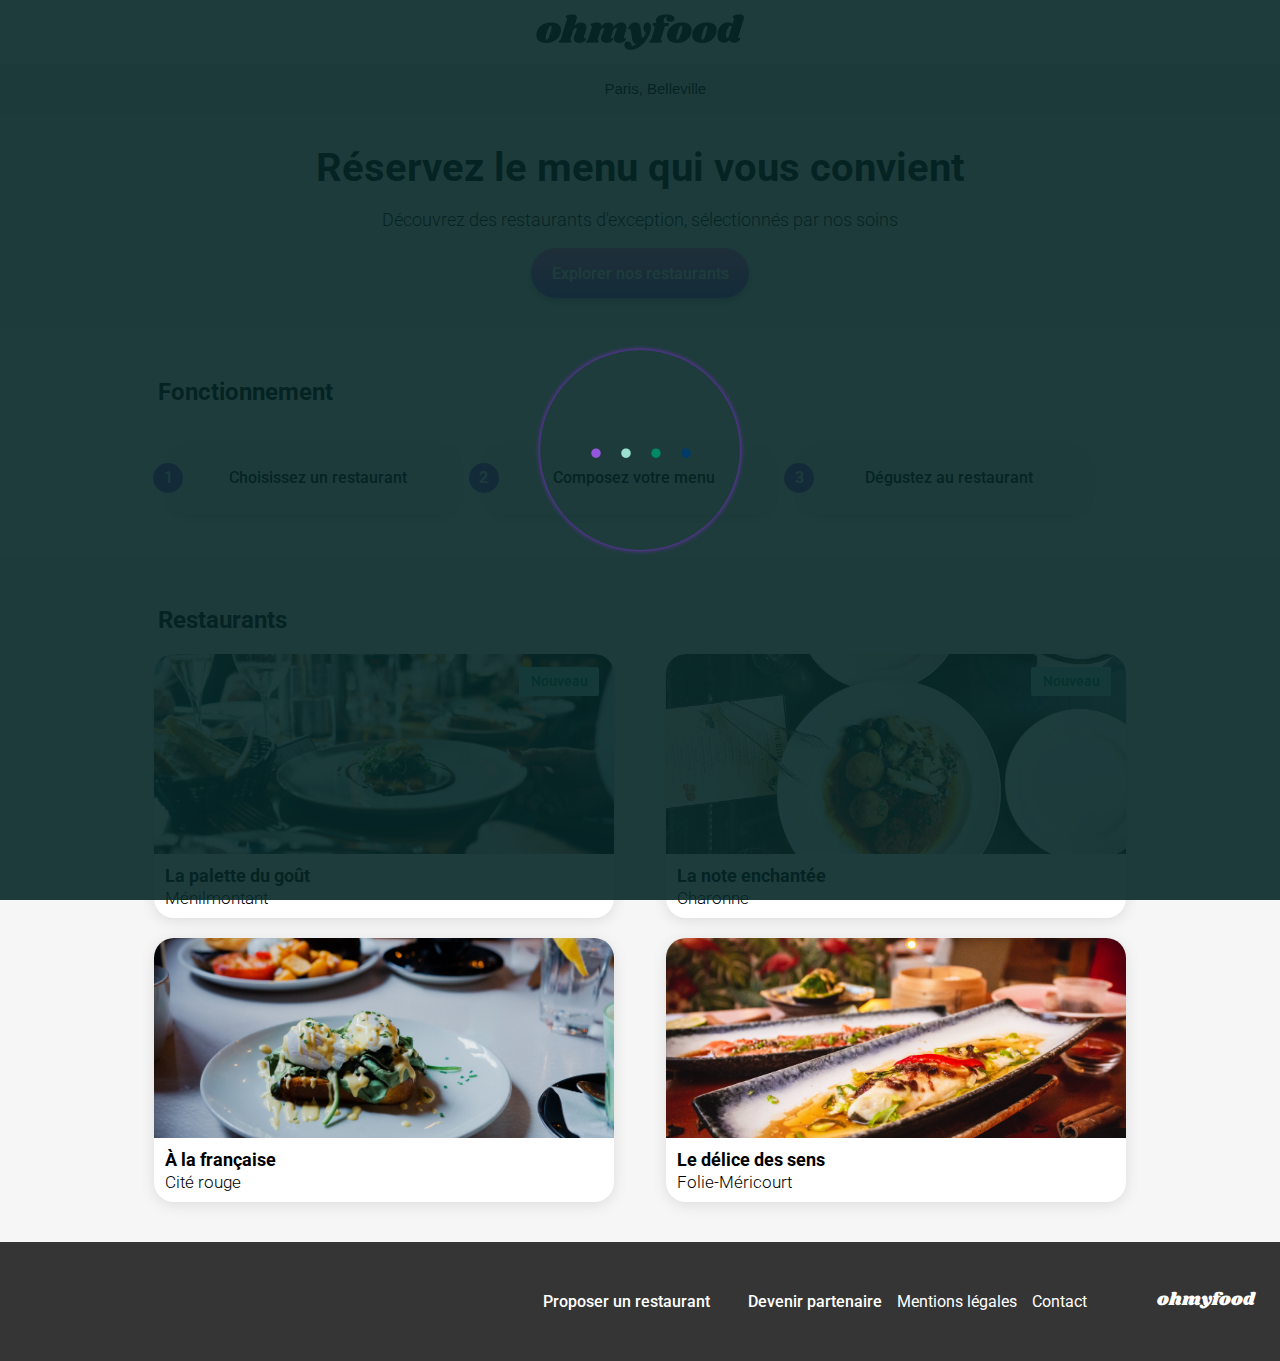
==== commit f51376c2: "Loader animation + responsive desktop homepage" ====
--- a/index.html
+++ b/index.html
@@ -20,6 +20,17 @@
     <title>OhMyFood</title>
   </head>
   <body>
+    <div class="loader-container">
+      <div class="container">
+        <div class="loader"></div>
+        <div class="dots">
+          <div>.</div>
+          <div>.</div>
+          <div>.</div>
+          <div>.</div>
+        </div>
+      </div>
+    </div>
     <div class="main-container">
       <header class="homepage-header">
         <img
@@ -73,82 +84,84 @@
           </div>
         </section>
         <section class="restaurants">
-          <h2>Restaurants</h2>
-          <div class="restaurants-cards">
-            <a href="/OhMyFood/restaurants/menu1.html">
-              <article class="card">
-                <div class="card-new">Nouveau</div>
-                <img
-                  src="./assets/images/restaurants/jay-wennington-N_Y88TWmGwA-unsplash.jpg"
-                  alt="Image du restaurant avec un plat"
-                />
-                <div class="card-content">
-                  <div class="card-txt">
-                    <h3 class="card-title">La palette du goût</h3>
-                    <p class="card-subtitle">Ménilmontant</p>
+          <div class="restaurants-container">
+            <h2>Restaurants</h2>
+            <div class="restaurants-cards">
+              <a href="/OhMyFood/restaurants/menu-palette-du-gout.html">
+                <article class="card">
+                  <div class="card-new">Nouveau</div>
+                  <img
+                    src="./assets/images/restaurants/jay-wennington-N_Y88TWmGwA-unsplash.jpg"
+                    alt="Image du restaurant avec un plat"
+                  />
+                  <div class="card-content">
+                    <div class="card-txt">
+                      <h3 class="card-title">La palette du goût</h3>
+                      <p class="card-subtitle">Ménilmontant</p>
+                    </div>
+                    <div class="card-heart">
+                      <i class="fa-regular fa-heart empty-heart"></i>
+                      <i class="fa-solid fa-heart full-heart"></i>
+                    </div>
                   </div>
-                  <div class="card-heart">
-                    <i class="fa-regular fa-heart empty-heart"></i>
-                    <i class="fa-solid fa-heart full-heart"></i>
+                </article>
+              </a>
+              <a href="/OhMyFood/restaurants/menu-note-enchantée.html">
+                <article class="card">
+                  <div class="card-new">Nouveau</div>
+                  <img
+                    src="./assets/images/restaurants/stil-u2Lp8tXIcjw-unsplash.jpg"
+                    alt="Image du restaurant avec un plat"
+                  />
+                  <div class="card-content">
+                    <div class="card-txt">
+                      <h3 class="card-title">La note enchantée</h3>
+                      <p class="card-subtitle">Charonne</p>
+                    </div>
+                    <div class="card-heart">
+                      <i class="fa-regular fa-heart empty-heart"></i>
+                      <i class="fa-solid fa-heart full-heart"></i>
+                    </div>
                   </div>
-                </div>
-              </article>
-            </a>
-            <a href="/OhMyFood/restaurants/menu1.html">
-              <article class="card">
-                <div class="card-new">Nouveau</div>
-                <img
-                  src="./assets/images/restaurants/stil-u2Lp8tXIcjw-unsplash.jpg"
-                  alt="Image du restaurant avec un plat"
-                />
-                <div class="card-content">
-                  <div class="card-txt">
-                    <h3 class="card-title">La note enchantée</h3>
-                    <p class="card-subtitle">Charonne</p>
+                </article>
+              </a>
+              <a href="/OhMyFood/restaurants/menu-a-la-française.html">
+                <article class="card">
+                  <img
+                    src="./assets/images/restaurants/toa-heftiba-DQKerTsQwi0-unsplash.jpg"
+                    alt="Image du restaurant avec un plat"
+                  />
+                  <div class="card-content">
+                    <div class="card-txt">
+                      <h3 class="card-title">À la française</h3>
+                      <p class="card-subtitle">Cité rouge</p>
+                    </div>
+                    <div class="card-heart">
+                      <i class="fa-regular fa-heart empty-heart"></i>
+                      <i class="fa-solid fa-heart full-heart"></i>
+                    </div>
                   </div>
-                  <div class="card-heart">
-                    <i class="fa-regular fa-heart empty-heart"></i>
-                    <i class="fa-solid fa-heart full-heart"></i>
+                </article>
+              </a>
+              <a href="/OhMyFood/restaurants/menu-délice-des-sens.html">
+                <article class="card">
+                  <img
+                    src="./assets/images/restaurants/louis-hansel-shotsoflouis-qNBGVyOCY8Q-unsplash.jpg"
+                    alt="Image du restaurant avec un plat"
+                  />
+                  <div class="card-content">
+                    <div class="card-txt">
+                      <h3 class="card-title">Le délice des sens</h3>
+                      <p class="card-subtitle">Folie-Méricourt</p>
+                    </div>
+                    <div class="card-heart">
+                      <i class="fa-regular fa-heart empty-heart"></i>
+                      <i class="fa-solid fa-heart full-heart"></i>
+                    </div>
                   </div>
-                </div>
-              </article>
-            </a>
-            <a href="/OhMyFood/restaurants/menu1.html">
-              <article class="card">
-                <img
-                  src="./assets/images/restaurants/toa-heftiba-DQKerTsQwi0-unsplash.jpg"
-                  alt="Image du restaurant avec un plat"
-                />
-                <div class="card-content">
-                  <div class="card-txt">
-                    <h3 class="card-title">À la française</h3>
-                    <p class="card-subtitle">Cité rouge</p>
-                  </div>
-                  <div class="card-heart">
-                    <i class="fa-regular fa-heart empty-heart"></i>
-                    <i class="fa-solid fa-heart full-heart"></i>
-                  </div>
-                </div>
-              </article>
-            </a>
-            <a href="/OhMyFood/restaurants/menu1.html">
-              <article class="card">
-                <img
-                  src="./assets/images/restaurants/louis-hansel-shotsoflouis-qNBGVyOCY8Q-unsplash.jpg"
-                  alt="Image du restaurant avec un plat"
-                />
-                <div class="card-content">
-                  <div class="card-txt">
-                    <h3 class="card-title">Le délice des sens</h3>
-                    <p class="card-subtitle">Folie-Méricourt</p>
-                  </div>
-                  <div class="card-heart">
-                    <i class="fa-regular fa-heart empty-heart"></i>
-                    <i class="fa-solid fa-heart full-heart"></i>
-                  </div>
-                </div>
-              </article>
-            </a>
+                </article>
+              </a>
+            </div>
           </div>
         </section>
       </main>
--- a/assets/css/main.css
+++ b/assets/css/main.css
@@ -18,7 +18,7 @@
   background-color: #353535;
   padding-left: 27px;
 }
-@media (min-width: 768px) {
+@media (min-width: 1024px) {
   footer {
     flex-direction: row-reverse;
     gap: 70px;
@@ -57,7 +57,7 @@
   flex-direction: column;
   gap: 5px;
 }
-@media (min-width: 768px) {
+@media (min-width: 1024px) {
   .footer-container {
     flex-direction: row;
     gap: 15px;
@@ -85,7 +85,7 @@
   height: 50px;
   box-shadow: 0 4px 4px 0 rgba(0, 0, 0, 0.25), inset 0 3px 4px 0 rgba(0, 0, 0, 0.25);
 }
-@media (min-width: 768px) {
+@media (min-width: 1024px) {
   .search-bar {
     box-shadow: none;
   }
@@ -155,7 +155,7 @@
   margin-bottom: 0;
   margin-top: 30px;
 }
-@media (min-width: 768px) {
+@media (min-width: 1024px) {
   .title-and-intro h1 {
     width: 100%;
     font-size: 40px;
@@ -192,7 +192,7 @@
   display: flex;
   flex-direction: column;
 }
-@media (min-width: 768px) {
+@media (min-width: 1024px) {
   .operation {
     height: 228px;
   }
@@ -201,7 +201,7 @@
   display: flex;
   flex-direction: column;
 }
-@media (min-width: 768px) {
+@media (min-width: 1024px) {
   .operation-list {
     width: 80%;
     margin: 0 auto;
@@ -222,7 +222,7 @@
   align-items: center;
   height: 300px;
 }
-@media (min-width: 768px) {
+@media (min-width: 1024px) {
   .operation ul {
     flex-direction: row;
     align-items: flex-start;
@@ -245,7 +245,7 @@
   font-weight: 500;
   font-size: 16px;
 }
-@media (min-width: 768px) {
+@media (min-width: 1024px) {
   .operation li {
     width: 100%;
   }
@@ -295,7 +295,7 @@
   display: flex;
   flex-direction: column;
 }
-@media (min-width: 768px) {
+@media (min-width: 1024px) {
   .restaurants-cards {
     flex-direction: row;
     flex-wrap: wrap;
@@ -305,9 +305,20 @@
   width: 90%;
   margin: auto;
 }
-@media (min-width: 768px) {
+@media (min-width: 1024px) {
   .restaurants a {
     width: 45%;
+  }
+}
+
+.restaurants-container {
+  display: flex;
+  flex-direction: column;
+}
+@media (min-width: 1024px) {
+  .restaurants-container {
+    width: 80%;
+    margin: 0 auto;
   }
 }
 
@@ -366,8 +377,8 @@
 .card-heart {
   align-self: flex-end;
   position: absolute;
-  right: 22px;
-  bottom: 22px;
+  right: 57px;
+  bottom: 48px;
   position: relative;
   color: #101010;
   font-size: 25px;
@@ -375,9 +386,11 @@
 }
 .card-heart:hover .empty-heart {
   opacity: 0;
+  transition: 2s;
 }
 .card-heart:hover .full-heart {
   opacity: 1;
+  transition: 2s;
 }
 
 .menu-nav a {
@@ -400,13 +413,23 @@
   background-color: #F6F6F6;
   border-top-left-radius: 25px;
   border-top-right-radius: 25px;
-  padding: 0 100px;
+  padding: 0 20px;
   box-sizing: border-box;
 }
+@media (min-width: 1024px) {
+  .container-menu {
+    padding: 0 100px;
+  }
+}
 
 .title-heart {
   display: flex;
   align-items: center;
+}
+@media (min-width: 1024px) {
+  .title-heart {
+    justify-content: center;
+  }
 }
 .title-heart h1 {
   font-size: 28px;
@@ -477,6 +500,7 @@
 .menu-txt-container {
   display: flex;
   flex: 1;
+  transition: 2s;
   align-items: flex-end;
 }
 
@@ -493,7 +517,7 @@
   display: flex;
   justify-content: center;
   align-items: center;
-  background-color: lightgreen;
+  background-color: #99E2D0;
   color: white;
   width: 70px;
   margin-right: -80px;
@@ -506,6 +530,8 @@
   font-family: "Roboto";
   font-size: 18px;
   font-weight: 500;
+  white-space: nowrap;
+  overflow: hidden;
 }
 .menu-title-container h3 {
   margin: 0;
@@ -525,31 +551,162 @@
   margin-right: 0;
 }
 
+.menu-container:hover .menu-txt-container {
+  width: calc(100% - 70px);
+}
+
 .heart-container {
-  position: relative;
   position: relative;
 }
 .heart-container:hover .empty-heart {
   opacity: 0;
+  transition: 2s;
 }
 .heart-container:hover .full-heart {
   opacity: 1;
+  transition: 2s;
 }
 
 .empty-heart {
   opacity: 1;
   position: absolute;
-  top: 0;
-  transition: 1s;
+  top: -13px;
+  right: -40px;
+  transition: 0s;
   color: rgb(0, 0, 0);
 }
 
 .full-heart {
   opacity: 0;
   position: absolute;
-  top: 0;
-  transition: 1s;
+  top: -13px;
+  right: -40px;
+  transition: 2s;
   background: linear-gradient(#FF79DA, #9356DC);
   -webkit-background-clip: text;
   -webkit-text-fill-color: transparent;
+}
+
+.animationEntrees {
+  opacity: 0;
+  animation: menuAnimation 3s ease forwards;
+  animation-delay: 0.2s; /* Délai pour le groupe d'entrées */
+}
+
+.animationPlats {
+  opacity: 0;
+  animation: menuAnimation 3s ease forwards;
+  animation-delay: 0.6s; /* Délai pour le groupe de plats */
+}
+
+.animationDesserts {
+  opacity: 0;
+  animation: menuAnimation 3s ease forwards;
+  animation-delay: 1s; /* Délai pour le groupe de desserts */
+}
+
+@keyframes menuAnimation {
+  from {
+    opacity: 0;
+    transform: translateX(100%);
+  }
+  to {
+    opacity: 1;
+    transform: translateX(0);
+  }
+}
+.loader-container {
+  display: flex;
+  position: fixed;
+  width: 100vw;
+  z-index: 1;
+  justify-content: center;
+  align-items: center;
+  min-height: 100vh;
+  background: rgba(5, 39, 39, 0.9);
+  /* Firefox */
+  /* Safari and Chrome */
+  /* Opera */
+  animation: cssAnimation 0s ease-in 5s forwards;
+  animation-fill-mode: forwards;
+}
+
+@keyframes cssAnimation {
+  to {
+    width: 0;
+    height: 0;
+    display: none;
+  }
+}
+.container {
+  position: relative;
+}
+
+.loader {
+  position: relative;
+  width: 200px;
+  height: 200px;
+  border-radius: 50%;
+  box-shadow: 0 0 5px blueviolet;
+  animation: ring 5s linear infinite;
+}
+
+.dots {
+  display: flex;
+  position: absolute;
+  top: 35px;
+  left: 41px;
+}
+
+@keyframes bounce {
+  0%, 20%, 50%, 80%, 100% {
+    transform: translateY(0);
+  }
+  40% {
+    transform: translateY(-30px);
+  }
+  60% {
+    transform: translateY(-15px);
+  }
+}
+.dots div {
+  display: inline-block;
+  animation: bounce 3s infinite;
+  color: #9356dc;
+  font-size: 80px;
+  margin: 0 5px;
+}
+
+.dots div:nth-child(2) {
+  animation-delay: 0.2s;
+  color: #99e2d0;
+}
+
+.dots div:nth-child(3) {
+  animation-delay: 0.7s;
+  color: #008766;
+}
+
+.dots div:nth-child(4) {
+  animation-delay: 1.1s;
+  color: #003a68;
+}
+
+@keyframes ring {
+  0% {
+    transform: rotate(0deg);
+    box-shadow: 1px 5px 2px #99e2d0;
+  }
+  25% {
+    transform: rotate(120deg);
+    box-shadow: 1px 5px 2px #008766;
+  }
+  50% {
+    transform: rotate(240deg);
+    box-shadow: 1px 5px 2px #003a68;
+  }
+  100% {
+    transform: rotate(360deg);
+    box-shadow: 1px 5px 2px #9356dc;
+  }
 }/*# sourceMappingURL=main.css.map */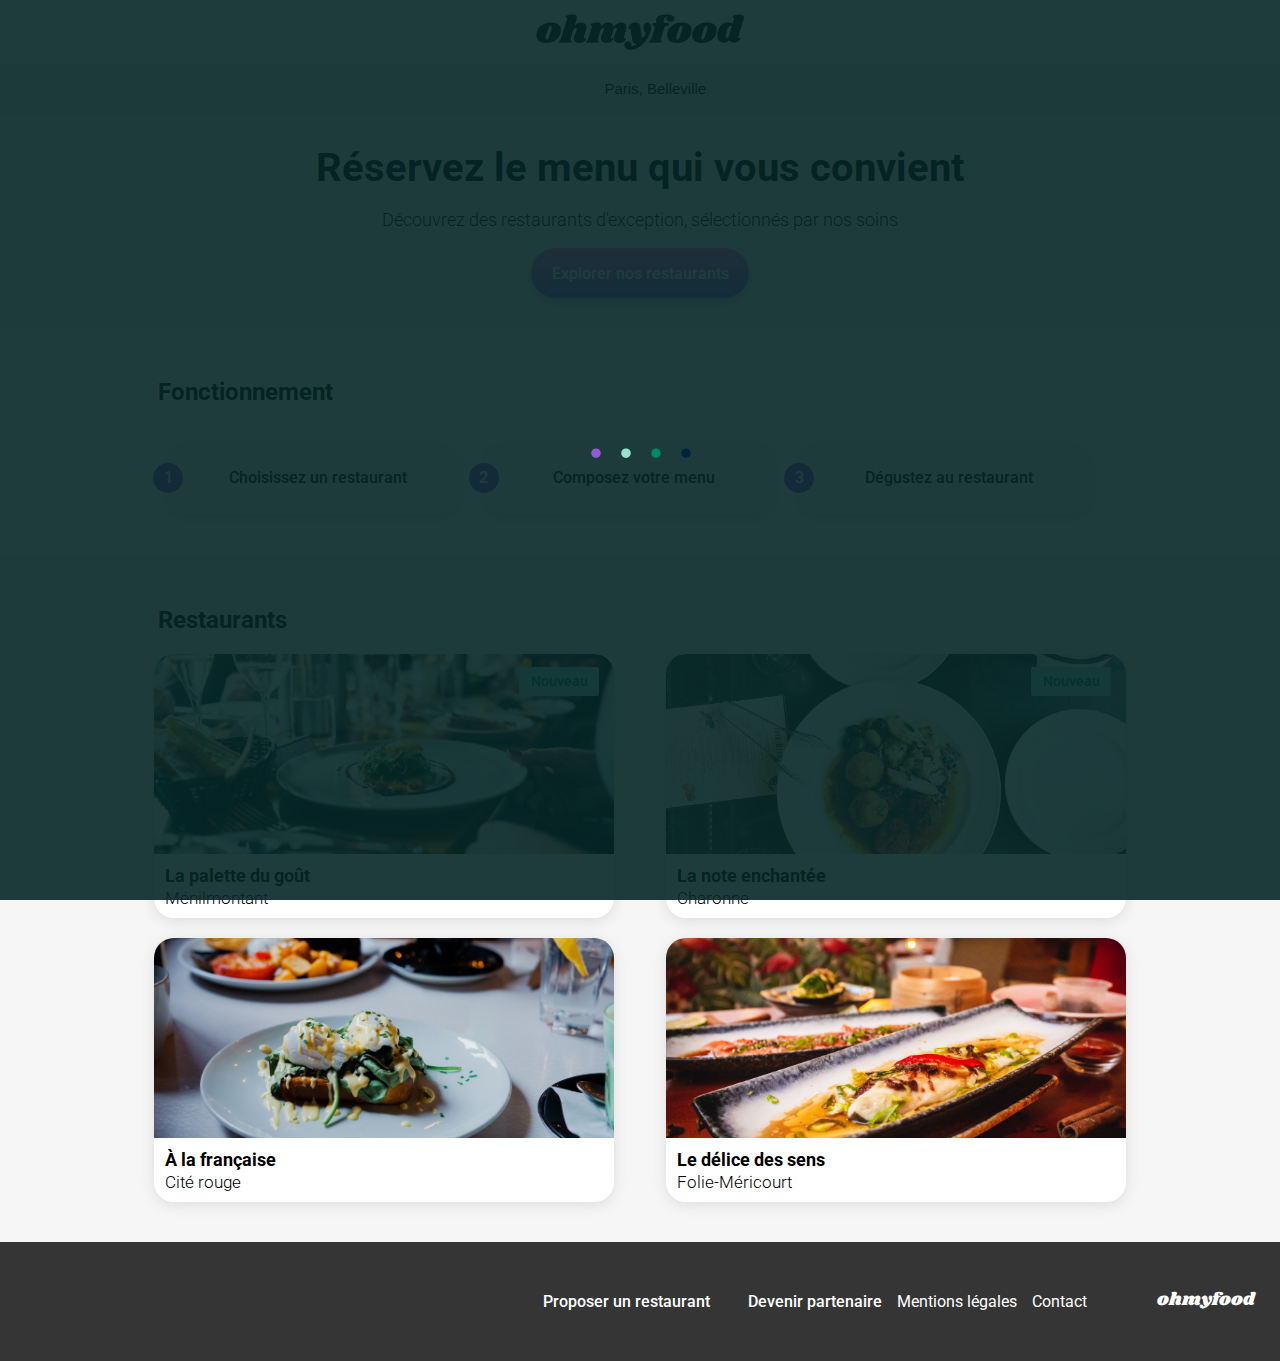
==== commit 0daa5df0: "final" ====
--- a/index.html
+++ b/index.html
@@ -53,7 +53,7 @@
           <p>
             Découvrez des restaurants d'exception, sélectionnés par nos soins
           </p>
-          <button>Explorer nos restaurants</button>
+          <a href="#restaurants"><button>Explorer nos restaurants</button></a>
         </section>
         <section class="operation">
           <div class="operation-list">
@@ -83,7 +83,7 @@
             </ul>
           </div>
         </section>
-        <section class="restaurants">
+        <section class="restaurants" id="restaurants">
           <div class="restaurants-container">
             <h2>Restaurants</h2>
             <div class="restaurants-cards">
--- a/assets/css/main.css
+++ b/assets/css/main.css
@@ -71,9 +71,14 @@
   width: 100%;
 }
 
+.test {
+  margin: 14px auto;
+  height: 30px;
+}
+
 .Logo {
   height: 36px;
-  margin: 14px;
+  margin: 14px auto;
 }
 
 .search-bar {
@@ -123,18 +128,28 @@
   width: 110px;
 }
 
+.menu-header {
+  display: flex;
+  justify-content: center;
+  flex-wrap: wrap;
+  width: 100%;
+  height: 65px;
+}
+
 .menu-nav {
   display: flex;
   justify-content: center;
   align-items: center;
-  position: relative;
+}
+.menu-nav a {
+  display: flex;
+  align-items: center;
 }
 .menu-nav i {
   font-size: 30px;
   height: 16px;
   align-content: center;
-  position: absolute;
-  right: 54px;
+  padding-left: 20px;
 }
 
 .title-and-intro {
@@ -314,6 +329,7 @@
 .restaurants-container {
   display: flex;
   flex-direction: column;
+  width: 100%;
 }
 @media (min-width: 1024px) {
   .restaurants-container {
@@ -380,22 +396,14 @@
   right: 57px;
   bottom: 48px;
   position: relative;
-  color: #101010;
   font-size: 25px;
   cursor: pointer;
 }
 .card-heart:hover .empty-heart {
   opacity: 0;
-  transition: 2s;
 }
 .card-heart:hover .full-heart {
   opacity: 1;
-  transition: 2s;
-}
-
-.menu-nav a {
-  display: flex;
-  align-items: center;
 }
 
 .img-container img {
@@ -404,6 +412,11 @@
   -o-object-fit: cover;
      object-fit: cover;
   background-position: center;
+}
+@media (min-width: 1024px) {
+  .img-container img {
+    height: 361px;
+  }
 }
 
 .container-menu {
@@ -419,6 +432,8 @@
 @media (min-width: 1024px) {
   .container-menu {
     padding: 0 100px;
+    width: 70%;
+    margin: -40px auto 0;
   }
 }
 
@@ -436,32 +451,145 @@
   font-weight: 400;
   font-family: "Shrikhand";
   color: #101010;
-  padding-left: 15px;
 }
 .title-heart i {
-  color: #101010;
   font-size: 25px;
   cursor: pointer;
   padding-left: 70px;
 }
 
+.heart-container {
+  position: relative;
+}
+.heart-container:hover .empty-heart {
+  opacity: 0;
+}
+.heart-container:hover .full-heart {
+  opacity: 1;
+}
+
+.empty-heart {
+  opacity: 1;
+  position: absolute;
+  top: -13px;
+  right: -40px;
+  transition: 4s;
+  color: rgb(0, 0, 0);
+}
+
+.full-heart {
+  opacity: 0;
+  position: absolute;
+  top: -13px;
+  right: -40px;
+  transition: 4s;
+  background: linear-gradient(#FF79DA, #9356DC);
+  -webkit-background-clip: text;
+  -webkit-text-fill-color: transparent;
+}
+
 .menu-subtitle h2 {
   font-family: "Roboto";
   font-size: 21px;
   font-weight: 300;
-  padding-left: 15px;
-  position: relative;
-}
-
+  padding-left: 0;
+  position: relative;
+}
+@media (min-width: 1024px) {
+  .menu-subtitle h2 {
+    padding-left: 5px;
+  }
+}
 .menu-subtitle h2::after {
   content: "";
   position: absolute;
   top: 25px;
-  left: 40px;
+  left: 26px;
   width: 48px;
   height: 3px;
   background-color: #99E2D0;
+  margin-top: 4px;
   transform: translateX(-50%); /* Centre horizontalement */
+}
+@media (min-width: 1024px) {
+  .menu-subtitle h2::after {
+    left: 30px;
+  }
+}
+
+.menu-container {
+  display: flex;
+  overflow: hidden;
+  background-color: white;
+  border-radius: 20px;
+  box-shadow: 0px 3px 15px rgba(0, 0, 0, 0.1);
+  margin-bottom: 20px;
+}
+
+.menu-txt-container {
+  display: flex;
+  flex: 1;
+  transition: 2s;
+  align-items: flex-end;
+}
+
+.menu-title-container {
+  flex: 1;
+  padding-left: 15px;
+  font-family: "Roboto";
+  font-size: 18px;
+  font-weight: 500;
+  white-space: nowrap;
+  overflow: hidden;
+}
+.menu-title-container h3 {
+  margin: 0;
+  padding-top: 8px;
+  padding-bottom: 8px;
+  max-width: 311px;
+  overflow: hidden;
+  text-overflow: ellipsis;
+  white-space: nowrap;
+}
+.menu-title-container p {
+  padding-bottom: 8px;
+  margin: 0;
+  position: relative;
+  font-family: "Roboto";
+  font-size: 15px;
+  font-weight: 300;
+  max-width: 300px;
+  overflow: hidden;
+  text-overflow: ellipsis;
+  white-space: nowrap;
+}
+
+.menu-price-container {
+  padding-bottom: 8px;
+  padding-right: 45px;
+  margin: 0;
+  font-family: "Roboto";
+  font-size: 15px;
+  font-weight: 700;
+}
+
+.check {
+  display: flex;
+  justify-content: center;
+  align-items: center;
+  background-color: #99E2D0;
+  color: white;
+  width: 50px;
+  margin-right: -80px;
+  transition: 2s;
+}
+
+.menu-container:hover .check {
+  margin-right: 0;
+}
+
+.menu-container:hover .menu-txt-container {
+  width: calc(100% - 70px);
 }
 
 .button-order {
@@ -488,121 +616,25 @@
   filter: brightness(110%); /* Ajuste la luminosité */
 }
 
-.menu-container {
-  display: flex;
-  overflow: hidden;
-  background-color: white;
-  border-radius: 20px;
-  box-shadow: 0px 3px 15px rgba(0, 0, 0, 0.1);
-  margin-bottom: 20px;
-}
-
-.menu-txt-container {
-  display: flex;
-  flex: 1;
-  transition: 2s;
-  align-items: flex-end;
-}
-
-.menu-price-container {
-  padding-bottom: 8px;
-  padding-right: 30px;
-  margin: 0;
-  font-family: "Roboto";
-  font-size: 15px;
-  font-weight: 700;
-}
-
-.check {
-  display: flex;
-  justify-content: center;
-  align-items: center;
-  background-color: #99E2D0;
-  color: white;
-  width: 70px;
-  margin-right: -80px;
-  transition: 2s;
-}
-
-.menu-title-container {
-  flex: 1;
-  padding-left: 15px;
-  font-family: "Roboto";
-  font-size: 18px;
-  font-weight: 500;
-  white-space: nowrap;
-  overflow: hidden;
-}
-.menu-title-container h3 {
-  margin: 0;
-  padding-top: 8px;
-  padding-bottom: 8px;
-}
-.menu-title-container p {
-  padding-bottom: 8px;
-  margin: 0;
-  position: relative;
-  font-family: "Roboto";
-  font-size: 15px;
-  font-weight: 300;
-}
-
-.menu-container:hover .check {
-  margin-right: 0;
-}
-
-.menu-container:hover .menu-txt-container {
-  width: calc(100% - 70px);
-}
-
-.heart-container {
-  position: relative;
-}
-.heart-container:hover .empty-heart {
-  opacity: 0;
-  transition: 2s;
-}
-.heart-container:hover .full-heart {
-  opacity: 1;
-  transition: 2s;
-}
-
-.empty-heart {
-  opacity: 1;
-  position: absolute;
-  top: -13px;
-  right: -40px;
-  transition: 0s;
-  color: rgb(0, 0, 0);
-}
-
-.full-heart {
-  opacity: 0;
-  position: absolute;
-  top: -13px;
-  right: -40px;
-  transition: 2s;
-  background: linear-gradient(#FF79DA, #9356DC);
-  -webkit-background-clip: text;
-  -webkit-text-fill-color: transparent;
-}
-
 .animationEntrees {
   opacity: 0;
   animation: menuAnimation 3s ease forwards;
   animation-delay: 0.2s; /* Délai pour le groupe d'entrées */
+  padding-bottom: 5px;
 }
 
 .animationPlats {
   opacity: 0;
   animation: menuAnimation 3s ease forwards;
   animation-delay: 0.6s; /* Délai pour le groupe de plats */
+  padding-bottom: 5px;
 }
 
 .animationDesserts {
   opacity: 0;
   animation: menuAnimation 3s ease forwards;
   animation-delay: 1s; /* Délai pour le groupe de desserts */
+  padding-bottom: 5px;
 }
 
 @keyframes menuAnimation {
@@ -624,18 +656,15 @@
   align-items: center;
   min-height: 100vh;
   background: rgba(5, 39, 39, 0.9);
-  /* Firefox */
-  /* Safari and Chrome */
-  /* Opera */
-  animation: cssAnimation 0s ease-in 5s forwards;
-  animation-fill-mode: forwards;
-}
-
-@keyframes cssAnimation {
+  animation: endAnimation 3s forwards;
+}
+
+@keyframes endAnimation {
+  from {
+    visibility: visible;
+  }
   to {
-    width: 0;
-    height: 0;
-    display: none;
+    visibility: hidden;
   }
 }
 .container {
@@ -647,10 +676,27 @@
   width: 200px;
   height: 200px;
   border-radius: 50%;
-  box-shadow: 0 0 5px blueviolet;
-  animation: ring 5s linear infinite;
-}
-
+  animation: ring 3s linear infinite;
+}
+
+@keyframes ring {
+  0% {
+    transform: rotate(0deg);
+    box-shadow: 1px 5px 2px #99e2d0;
+  }
+  25% {
+    transform: rotate(120deg);
+    box-shadow: 1px 5px 2px #008766;
+  }
+  50% {
+    transform: rotate(240deg);
+    box-shadow: 1px 5px 2px #003a68;
+  }
+  100% {
+    transform: rotate(360deg);
+    box-shadow: 1px 5px 2px #9356dc;
+  }
+}
 .dots {
   display: flex;
   position: absolute;
@@ -689,24 +735,5 @@
 
 .dots div:nth-child(4) {
   animation-delay: 1.1s;
-  color: #003a68;
-}
-
-@keyframes ring {
-  0% {
-    transform: rotate(0deg);
-    box-shadow: 1px 5px 2px #99e2d0;
-  }
-  25% {
-    transform: rotate(120deg);
-    box-shadow: 1px 5px 2px #008766;
-  }
-  50% {
-    transform: rotate(240deg);
-    box-shadow: 1px 5px 2px #003a68;
-  }
-  100% {
-    transform: rotate(360deg);
-    box-shadow: 1px 5px 2px #9356dc;
-  }
+  color: #00223d;
 }/*# sourceMappingURL=main.css.map */